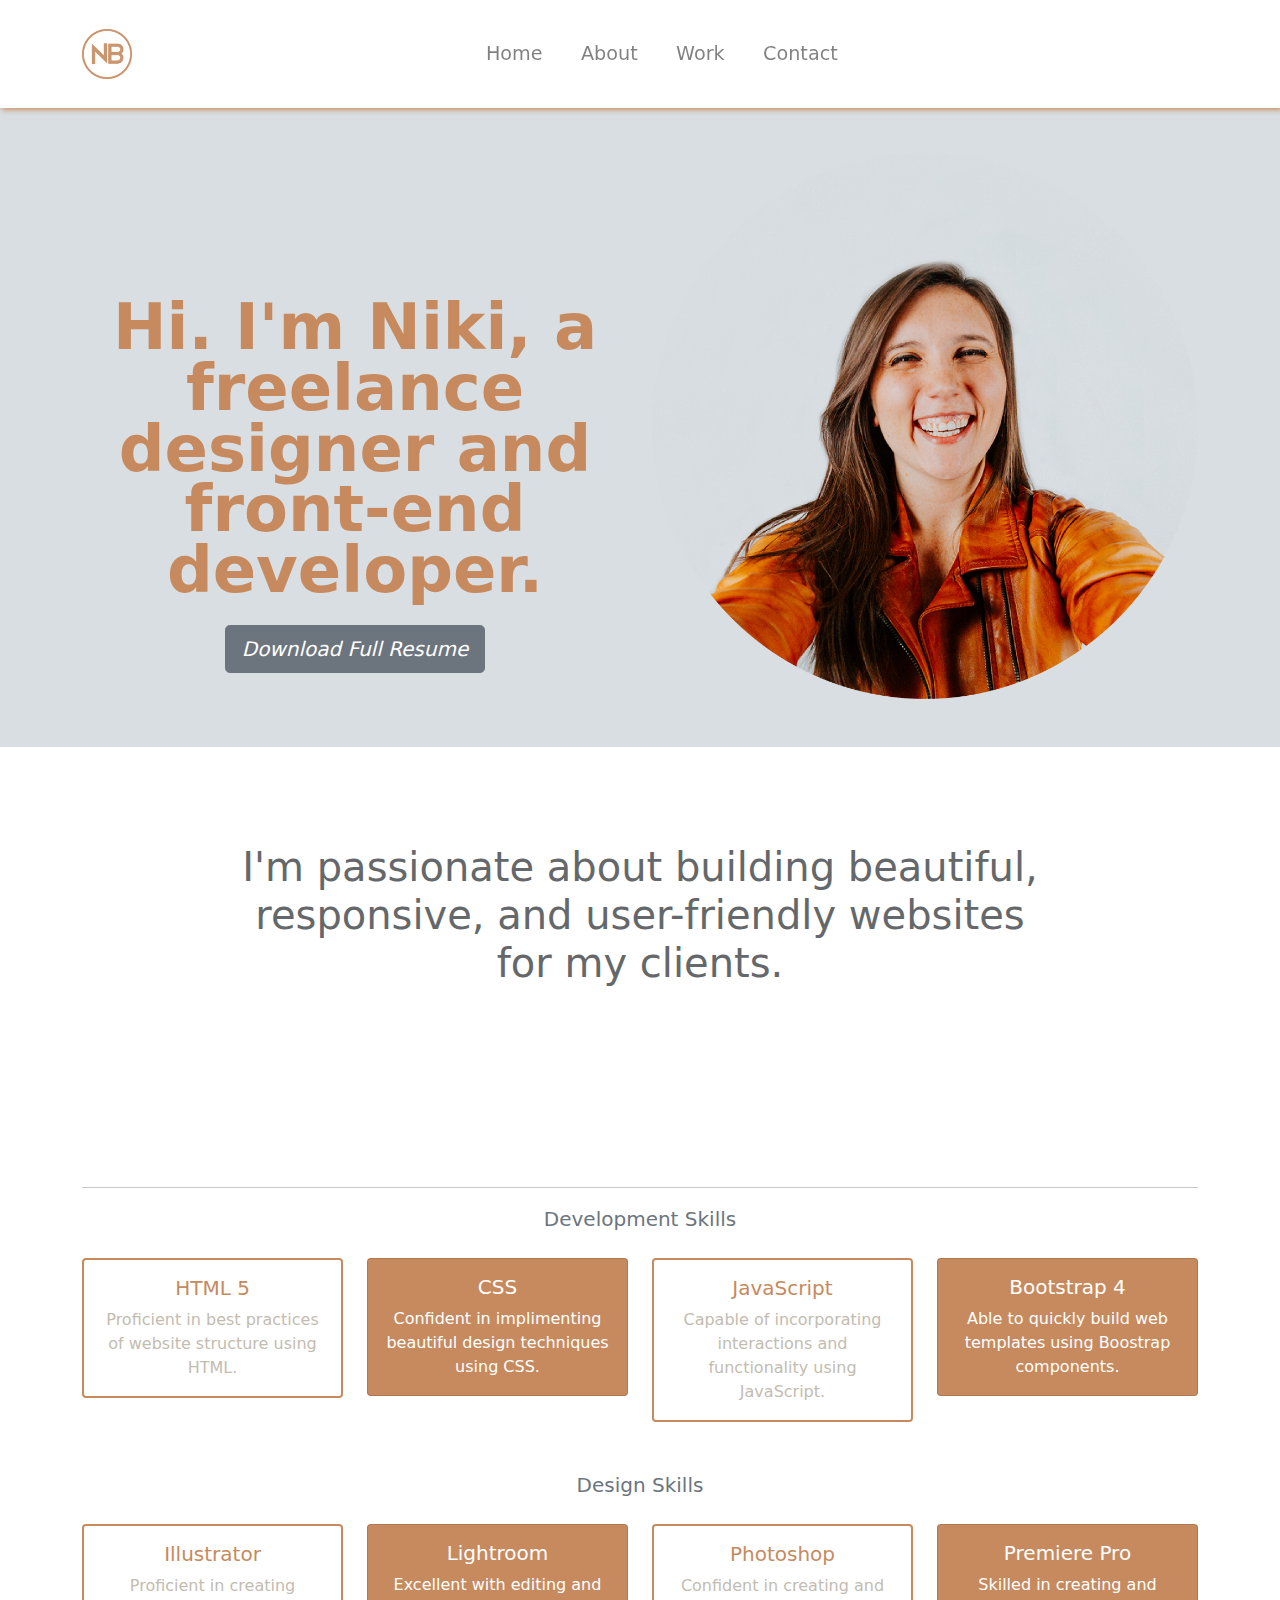
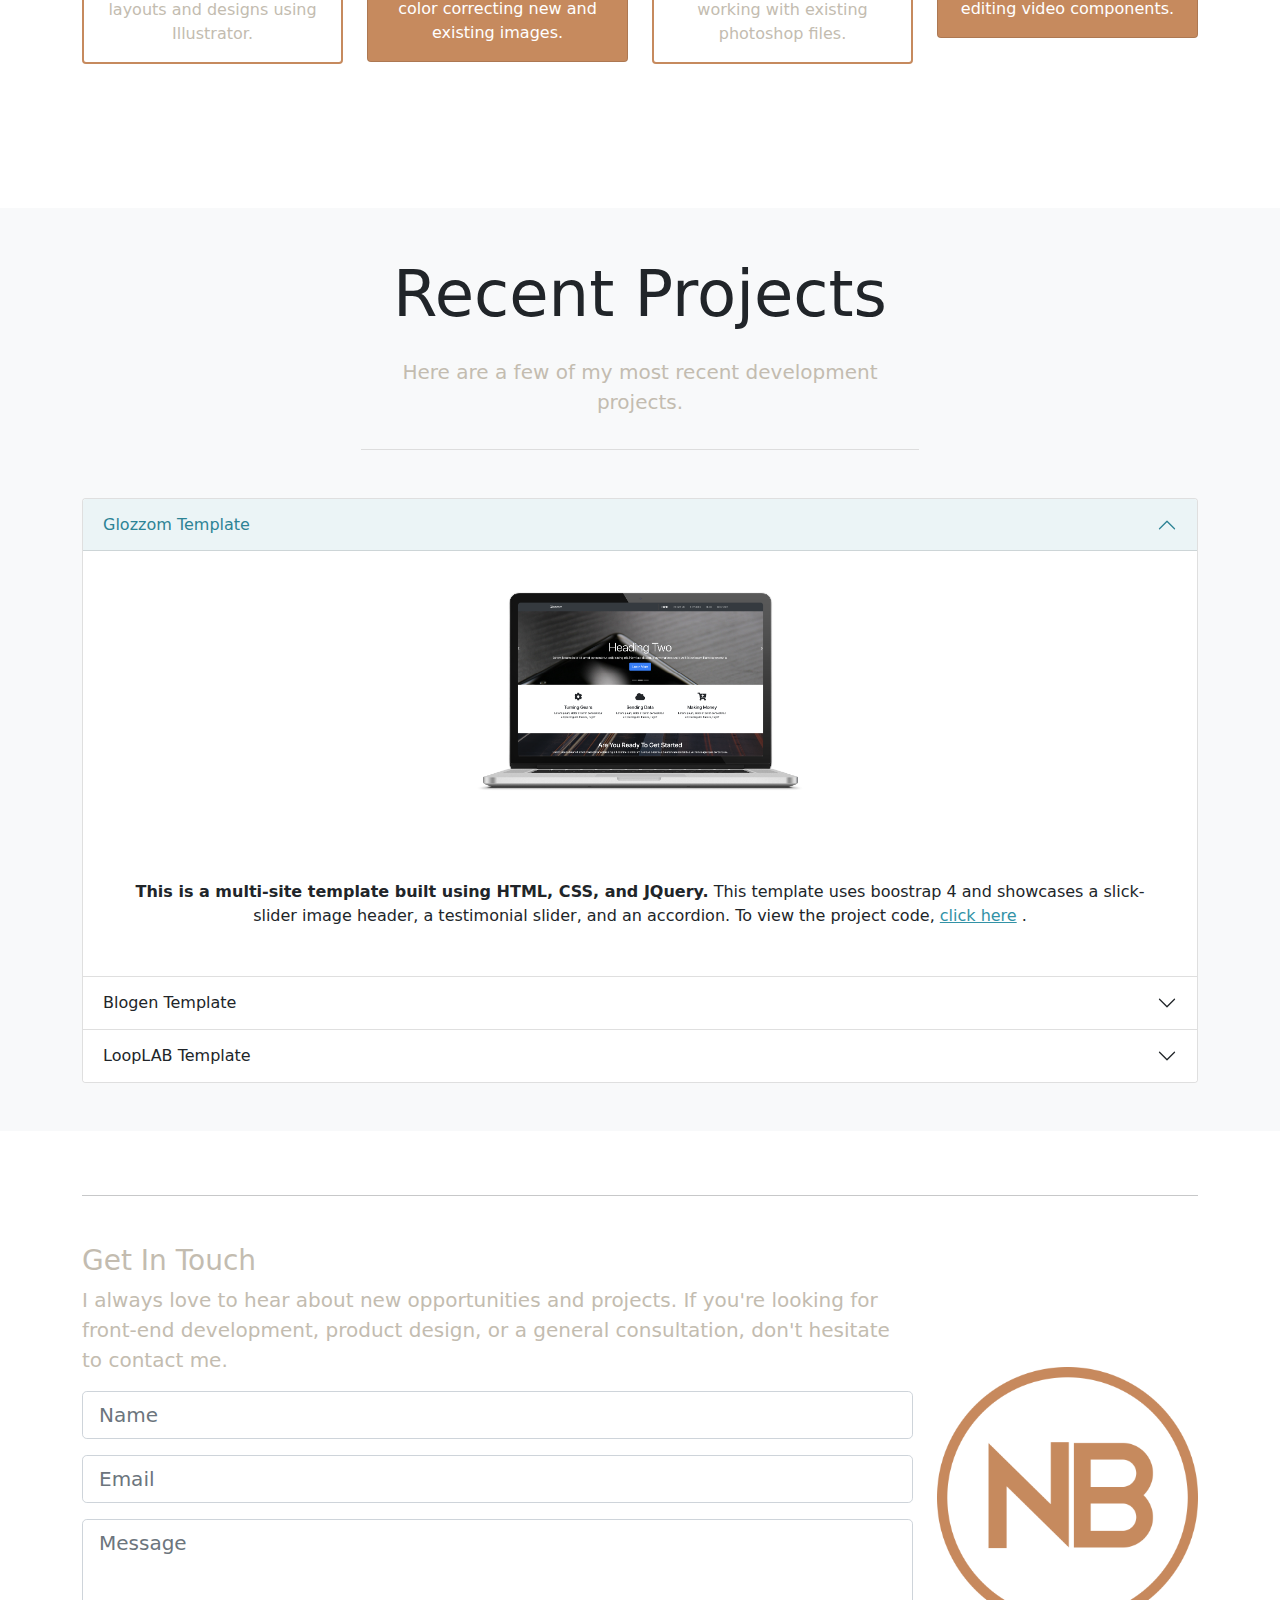
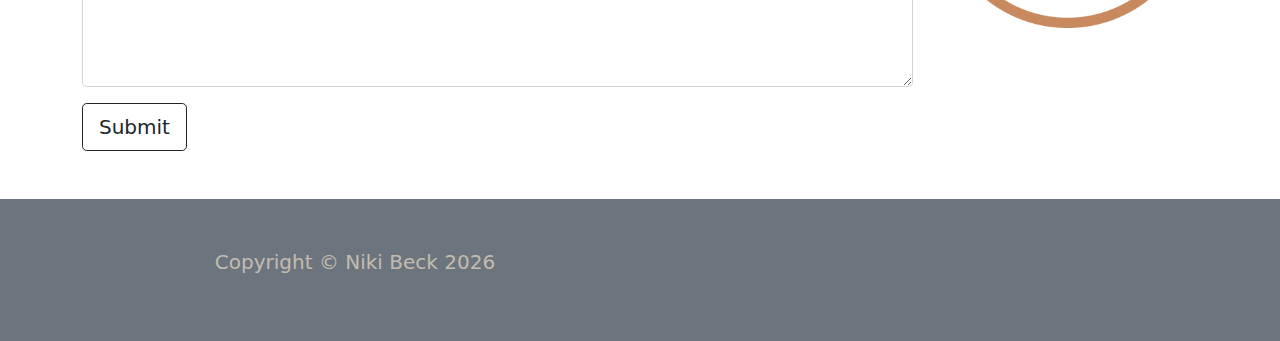
==== index.html @ 22667e75 "Fixed the jQuery link for the accordion." ====
<!DOCTYPE html>
<html lang="en">

<head>
  <meta charset="UTF-8">
  <meta name="viewport" content="width=device-width, initial-scale=1.0">
  <meta http-equiv="X-UA-Compatible" content="ie=edge">
  <link rel="stylesheet" href="https://use.fontawesome.com/releases/v5.0.13/css/all.css" integrity="sha384-DNOHZ68U8hZfKXOrtjWvjxusGo9WQnrNx2sqG0tfsghAvtVlRW3tvkXWZh58N9jp"
    crossorigin="anonymous">
  <link rel="stylesheet" href="css/bootstrap.css">
  <link rel="stylesheet" href="css/style.css">
  <title>Niki Beck</title>
  <link rel="shortcut icon" href="img/nblogo.png" type="image/x-icon">  
</head>

<body id="home" data-spy="scroll" data-target="main-nav" >

<!-- NAVBAR -->
  <nav id="main-nav" class="navbar navbar-expand-md navbar-light fixed-top py-4">
    <div class="container">
      <a href="#home" class="navbar-brand">
        <img src="img/nblogo.png" width="50" height="50" alt="">
      </a>

      <button class="navbar-toggler" data-toggle="collapse" data-target="#navbarCollapse">
        <span class="navbar-toggler-icon"></span>
      </button>
      
      <div class="collapse navbar-collapse" id="navbarCollapse">
        <ul class="navbar-nav m-auto">
          <li class="nav-item">
            <a href="#home" class="nav-link">Home</a>
          </li>
          <li class="nav-item">
            <a href="#home-icons" class="nav-link">About</a>
          </li>
          <li class="nav-item">
            <a href="#about" class="nav-link">Work</a>
          </li>
          <li class="nav-item">
            <a href="#contact" class="nav-link">Contact</a>
          </li>
        </ul>
      </div>
    </div>
  </nav>


<!-- SHOWCASE HEADER -->
  <section id="showcase" class="py-5">
    <div class="primary-overlay text-white">
      <div class="container">
        <div class="row">
          <div class="col-lg-6 text-center mt-5">
            <h1 class="display-3 mt-5 pt-5">
              Hi. I'm Niki, a freelance designer and front-end developer.
            </h1>
            <!-- <p class="display-6 showcase-para">I'm a freelance product designer and front-end developer.</p> -->
            <a href="img/Niki_Beck_Resume.pdf" class="btn btn-secondary text-white btn-lg mt-3"><i class="far fa-arrow-alt-circle-down" target="_blank"> Download Full Resume </i></a>
          </div>
          <div class="col-lg-6">
            <img src="img/headshot-circle.png" alt="" class="img-fluid d-none d-lg-block">
          </div>
        </div>
      </div>
    </div>
  </section>

    <!-- HOME ICON SECTION -->
  <section id="home-icons" class="py-5">
    <div class="container">
      <div class="row py-5 text-center mb-2">
        <h5 class="display-4">I'm passionate about building beautiful, responsive, and user-friendly websites for my clients.</h5>
      </div>
      <div class="d-flex justify-content-center align-items-center">
        <div class="d-none d-md-block">
          <a href="https://www.facebook.com/iamnikibeck/" target="_blank">
            <i class="fab fa-facebook m-2"></i>
          </a>
        </div>
        <div>
          <a href="https://www.linkedin.com/in/niki-beck-49bb80b8/" target="_blank">
            <i class="fab fa-linkedin m-2"></i>
          </a>
        </div>
        <div>
          <a href="https://www.instagram.com/_nikibeck/" target="_blank">
            <i class="fab fa-instagram m-2"></i>
          </a>
        </div>
        <div>
          <a href="https://github.com/NikiBeck1" target="_blank">
            <i class="fab fa-github m-2"></i>
          </a>
        </div>
      </div>
    </div>

      <!-- <div class="row">
        <div class="col-md-4 mb-4 text-center">
          <i class="fab fa-html5 fa-3x mb-4"></i>
          <h3>HTML 5</h3>
          <p>Lorem ipsum, dolor sit amet consectetur adipisicing elit. Facere, fugit?</p>
        </div>
        <div class="col-md-4 mb-4 text-center">
          <i class="fab fa-css3-alt fa-3x mb-4"></i>
          <h3>CSS</h3>
          <p>Lorem ipsum, dolor sit amet consectetur adipisicing elit. Facere, fugit?</p>
        </div>
        <div class="col-md-4 mb-4 text-center">
          <i class="fab fa-js-square fa-3x mb-4"></i>
          <h3>JavaScript</h3>
          <p>Lorem ipsum, dolor sit amet consectetur adipisicing elit. Facere, fugit?</p>
        </div>
      </div> -->
    
    </div>
  </section>

  <!-- NEWSLETTER -->
  <!-- <section id="newsletter" class="bg-dark text-white p-5">
    <div class="container">
      <div class="row">
        <div class="col-md-3 mb-4 py-3 text-center">
          <i class="fab fa-html5 fa-3x mb-4"></i>
          <h3>HTML 5</h3>
          <p>Lorem ipsum, dolor sit amet consectetur adipisicing elit. Facere, fugit?</p>
        </div>
        <div class="col-md-3 mb-4 text-center">
          <i class="fab fa-css3-alt fa-3x mb-4"></i>
          <h3>CSS</h3>
          <p>Lorem ipsum, dolor sit amet consectetur adipisicing elit. Facere, fugit?</p>
        </div>
        <div class="col-md-3 mb-4 text-center">
          <i class="fab fa-js-square fa-3x mb-4"></i>
          <h3>JavaScript</h3>
          <p>Lorem ipsum, dolor sit amet consectetur adipisicing elit. Facere, fugit?</p>
        </div>
        <div class="col-md-3 mb-4 text-center">
          <i class="fab fa-js-square fa-3x mb-4"></i>
          <h3>JavaScript</h3>
          <p>Lorem ipsum, dolor sit amet consectetur adipisicing elit. Facere, fugit?</p>
        </div>
      </div>
      <div class="row">
        <div class="col-md-4">
          <input type="text" class="form-control form-control-lg mb-resp" placeholder="Enter Name">
        </div>

        <div class="col-md-4">
          <input type="email" class="form-control form-control-lg mb-resp" placeholder="Enter Email">
        </div>

        <div class="col-md-4">
          <a class="btn btn-primary btn-lg d-block text-white"><i class="fas fa-envelope-open-o"></i>Subscribe</a>
        </div>
      </div>
    </div>
  </section> -->

  
  
  <!-- BOXES -->
  <section id="boxes" class="py-5 mb-5">
    <div class="container">
      <hr>

      <!-- DEVELOPMENT SKILLS -->
      <div class="row">
        <p class="lead text-muted text-center mb-4">Development Skills</p>
        <div class="col-md-3">
          <div class="card text-center mb-resp box-border">
            <div class="card-body">
              <i class="fab fa-html5 fa-3x mb-4"></i>
              <h5 class="card-title">HTML 5</h5>
              <p class="card-text">Proficient in best practices of website structure using HTML.</p>
            </div>
          </div>
        </div>

        <div class="col-md-3">
          <div class="card text-center box-filled text-white mb-resp">
            <div class="card-body">
              <i class="fab fa-css3-alt fa-3x mb-4"></i>
              <h5 class="card-title">CSS</h5>
              <p class="card-text text-white">Confident in implimenting beautiful design techniques using CSS.</p>
            </div>
          </div>
        </div>

        <div class="col-md-3">
          <div class="card text-center box-border mb-resp">
            <div class="card-body">
              <i class="fab fa-js-square fa-3x mb-4"></i>
              <h5 class="card-title">JavaScript</h5>
              <p class="card-text">Capable of incorporating interactions and functionality using JavaScript.</p>
            </div>
          </div>
        </div>

        <div class="col-md-3">
          <div class="card text-center box-filled text-white mb-resp">
            <div class="card-body">
              <i class="fab fa-blogger fa-3x mb-4"></i>
              <h5 class="card-title">Bootstrap  4</h5>
              <p class="card-text text-white">Able to quickly build web templates using Boostrap components.</p>
            </div>
          </div>
        </div>
      </div>
      

      <!-- DESIGN SKILLS -->

      <div class="row mt-5 mb-5">
        <p class="lead text-muted text-center mb-4">Design Skills</p>
        <div class="col-md-3">
          <div class="card text-center mb-resp box-border">
            <div class="card-body">
              <i class="fas fa-palette fa-3x mb-4"></i>
              <h5 class="card-title">Illustrator</h5>
              <p class="card-text">Proficient in creating layouts and designs using Illustrator.</p>
            </div>
          </div>
        </div>

        <div class="col-md-3">
          <div class="card text-center box-filled text-white mb-resp">
            <div class="card-body">
              <i class="fas fa-camera fa-3x mb-4"></i>
              <h5 class="card-title">Lightroom</h5>
              <p class="card-text text-white">Excellent with editing and color correcting new and existing images.</p>
            </div>
          </div>
        </div>

        <div class="col-md-3">
          <div class="card text-center box-border mb-resp">
            <div class="card-body">
              <i class="fas fa-print fa-3x mb-4"></i>
              <h5 class="card-title">Photoshop</h5>
              <p class="card-text">Confident in creating and working with existing photoshop files.</p>
            </div>
          </div>
        </div>

        <div class="col-md-3">
          <div class="card text-center box-filled text-white mb-resp">
            <div class="card-body">
              <i class="fas fa-video fa-3x mb-4"></i>
              <h5 class="card-title">Premiere Pro</h5>
              <p class="card-text text-white">Skilled in creating and editing video components.</p>
            </div>
          </div>
        </div>
      </div>
    </div>
  </section>

  <!-- ABOUT / FAQ -->

  <section id="about" class="py-5 text-center bg-light">
    <div class="container">
      <div class="row">
        <div class="col">
          <div class="info-header mb-5">
            <h2 class="display-3 text-dark pb-3">Recent Projects</h2>
            <p class="lead pb-3">Here are a few of my most recent development projects.</p>
          </div>
        </div>
        
        <!-- ACCORDION -->
        <div class="accordion" id="accordion">
          <div class="accordion-item">
            <h2 class="accordion-header" id="headingOne">
              <button class="accordion-button" type="button" data-toggle="collapse" data-target="#collapseOne" aria-expanded="true" aria-controls="collapseOne">
                Glozzom Template
              </button>
            </h2>
            <div id="collapseOne" class="accordion-collapse collapse show" aria-labelledby="headingOne" data-bs-parent="#accordionExample">
              <img src="img/glozzom.png" alt="" class="img-fluid" width="500" height="auto">
              <div class="accordion-body p-5">
                <strong>This is a multi-site template built using HTML, CSS, and JQuery.</strong> This template uses boostrap 4 and showcases a slick-slider image header, a testimonial slider, and an accordion. To view the project code, <a href="https://github.com/NikiBeck1/Glozom_Template" target="_blank">click here</a> .
              </div>
            </div>
          </div>
          <div class="accordion-item">
            <h2 class="accordion-header" id="headingTwo">
              <button class="accordion-button collapsed" type="button" data-toggle="collapse" data-target="#collapseTwo" aria-expanded="false" aria-controls="collapseTwo">
                Blogen Template
              </button>
            </h2>
            <div id="collapseTwo" class="accordion-collapse collapse" aria-labelledby="headingTwo" data-bs-parent="#accordionExample">
              <img src="img/blogen.png" alt="" class="img-fluid" width="500" height="auto">
              <div class="accordion-body">
                <strong>This is a multi-page user interface built using HTML, CSS, and JQuery.</strong> This interface uses boostrap 4 and showcases tables and various components. To view the project code, <a href="https://github.com/NikiBeck1/Blogen_Template" target="_blank">click here</a> .
              </div>
            </div>
          </div>
          <div class="accordion-item">
            <h2 class="accordion-header" id="headingThree">
              <button class="accordion-button collapsed" type="button" data-toggle="collapse" data-target="#collapseThree" aria-expanded="false" aria-controls="collapseThree">
                LoopLAB Template
              </button>
            </h2>
            <div id="collapseThree" class="accordion-collapse collapse" aria-labelledby="headingThree" data-bs-parent="#accordionExample">
              <img src="img/looplab.png" alt="" class="img-fluid" width="500" height="auto">
              <div class="accordion-body">
                <strong>This is a single page template built using HTML, CSS, and bootstrap 4.</strong> This interface is great for simple layout projects. To view the project code, <a href="https://github.com/NikiBeck1/LoopLAB_Bootstrap4" target="_blank">click here</a> .
              </div>
            </div>
          </div>
        </div>

        <!-- COMPANY LOGOS -->
      </div>
    </div>
  </section>

  <!-- Work

  <section id="work" class="my-5 text-center">
    <div class="container">
      <div class="row">
        <div class="col">
          <div class="info-header mb-5">
            <h1 class="text-primary pb-3">Meet The Authors</h1>
            <p class="lead">Lorem ipsum dolor sit amet consectetur adipisicing elit. Reprehenderit quas ipsum sequi fugit facere obcaecati?</p>
          </div>
        </div>
      </div>

      <div class="row">
        <div class="col-lg-3 col-md-6">
          <div class="card mb-3">
            <div class="card-body">
              <img src="img/person1.jpg" alt="" class="img-fluid rounded-circle w-50 mb-3">
              <h3>Susan Williams</h3>
              <h5 class="text-muted">Lead Writer</h5>
              <p>Lorem ipsum, dolor sit amet consectetur adipisicing elit. Quia molestiae omnis ab at illo repellat!</p>
              <div class="d-flex justify-content-center">
                <div class="p-4">
                  <a href="http://facebook.com">
                  <i class="fab fa-facebook"></i>
                  </a>
                </div>
                <div class="p-4">
                  <a href="http://instagram.com">
                  <i class="fab fa-instagram"></i>
                </a>
                </div>
                <div class="p-4">
                  <a href="http://twitter.com">
                    <i class="fab fa-twitter"></i>
                  </a>
                </div>
              </div>
            </div>
          </div>
        </div>

        <div class="col-lg-3 col-md-6">
          <div class="card mb-3">
            <div class="card-body">
              <img src="img/person2.jpg" alt="" class="img-fluid rounded-circle w-50 mb-3">
              <h3>Grace Sullivan</h3>
              <h5 class="text-muted">Assistant Writer</h5>
              <p>Lorem ipsum, dolor sit amet consectetur adipisicing elit. Quia molestiae omnis ab at illo repellat!</p>
              <div class="d-flex justify-content-center">
                <div class="p-4">
                  <a href="http://facebook.com">
                  <i class="fab fa-facebook"></i>
                  </a>
                </div>
                <div class="p-4">
                  <a href="http://instagram.com">
                  <i class="fab fa-instagram"></i>
                </a>
                </div>
                <div class="p-4">
                  <a href="http://twitter.com">
                    <i class="fab fa-twitter"></i>
                  </a>
                </div>
              </div>
            </div>
          </div>
        </div>

        <div class="col-lg-3 col-md-6">
          <div class="card mb-3">
            <div class="card-body">
              <img src="img/person3.jpg" alt="" class="img-fluid rounded-circle w-50 mb-3">
              <h3>Ben Jones</h3>
              <h5 class="text-muted">Publisher</h5>
              <p>Lorem ipsum, dolor sit amet consectetur adipisicing elit. Quia molestiae omnis ab at illo repellat!</p>
              <div class="d-flex justify-content-center">
                <div class="p-4">
                  <a href="http://facebook.com">
                  <i class="fab fa-facebook"></i>
                  </a>
                </div>
                <div class="p-4">
                  <a href="http://instagram.com">
                  <i class="fab fa-instagram"></i>
                </a>
                </div>
                <div class="p-4">
                  <a href="http://twitter.com">
                    <i class="fab fa-twitter"></i>
                  </a>
                </div>
              </div>
            </div>
          </div>
        </div>

        <div class="col-lg-3 col-md-6">
          <div class="card mb">
            <div class="card-body">
              <img src="img/person4.jpg" alt="" class="img-fluid rounded-circle w-50 mb-3">
              <h3>Keegan Adams</h3>
              <h5 class="text-muted">Graphic Designer</h5>
              <p>Lorem ipsum, dolor sit amet consectetur adipisicing elit. Quia molestiae omnis ab at illo repellat!</p>
              <div class="d-flex justify-content-center">
                <div class="p-4">
                  <a href="http://facebook.com">
                  <i class="fab fa-facebook"></i>
                  </a>
                </div>
                <div class="p-4">
                  <a href="http://instagram.com">
                  <i class="fab fa-instagram"></i>
                </a>
                </div>
                <div class="p-4">
                  <a href="http://twitter.com">
                    <i class="fab fa-twitter"></i>
                  </a>
                </div>
              </div>
            </div>
          </div>
        </div>

      </div>
    </div>
  </section> -->

  <!-- CONTACT / FOOTER -->

  <section id="contact" class="py-5">
    <div class="container">
      <hr>
      <div class="row mt-5">
        <div class="col-lg-9">
          <h3>Get In Touch</h3>
          <p class="lead">I always love to hear about new opportunities and projects. If you're looking for <strong> front-end development, product design, or a general consultation, </strong> don't hesitate to contact me.</p>

          <form action="mailto:niki@wearehamburger.com" method="POST" enctype="multipart/form-data" name="EmailForm">
            <div class="input-group input-group-lg mb-3">
              <input type="text" class="form-control" placeholder="Name">
            </div>
            <div class="input-group input-group-lg mb-3">
              <input type="text" class="form-control" placeholder="Email">
            </div>
            <div class="input-group input-group-lg mb-3">
              <textarea type="text" class="form-control" placeholder="Message" rows="5"></textarea>
            </div>
            <input type="submit" value="Submit" class="btn btn-outline-dark btn-lg d-block">
          </form>
        </div>

        <div class="col-lg-3 align-self-center">
          <img src="img/nblogo.png" alt="" class="img-fluid d-none d-lg-block">
        </div>

      </div>
    </div>

  </section>


  <!-- FOOTER -->

  <footer id="main-footer" class="bg-secondary text-center text-white py-5">
    <div class="container">
      <div class="row text-center">
        <div class="col-md-6 ml-auto">
          <p class="lead">Copyright &copy; Niki Beck  <span id="year"></span></p>
        </div>
      </div>
    </div>
  </footer>


  <script src="https://code.jquery.com/jquery-3.3.1.min.js" integrity="sha256-FgpCb/KJQlLNfOu91ta32o/NMZxltwRo8QtmkMRdAu8="
    crossorigin="anonymous"></script>
  <script src="https://cdnjs.cloudflare.com/ajax/libs/popper.js/1.14.3/umd/popper.min.js" integrity="sha384-ZMP7rVo3mIykV+2+9J3UJ46jBk0WLaUAdn689aCwoqbBJiSnjAK/l8WvCWPIPm49"
    crossorigin="anonymous"></script>
  <script src="https://stackpath.bootstrapcdn.com/bootstrap/4.1.1/js/bootstrap.min.js" integrity="sha384-smHYKdLADwkXOn1EmN1qk/HfnUcbVRZyYmZ4qpPea6sjB/pTJ0euyQp0Mk8ck+5T"
    crossorigin="anonymous"></script>

  <script>
    // Get the current year for the copyright
    $('#year').text(new Date().getFullYear());

    // Init Scrollspy
    $('body').scrollspy({target: '#main-nav'});

    // Smooth Scrolling
    $('#main-nav a').on('click', function(event) {
      if (this.hash !== "") {
        event.preventDetault();

        const hash = this.hash;

        $('html, body').animate({
          scrollTop: $(hash).offset().top
        }, 800, function () {
          
          window.location.hash = hash;
        })
      }
    });


  </script>
</body>

</html>
---- css/style.css ----
body {
  margin-top: 105px; }

.navbar {
  box-shadow: 2px 2px 5px #C68A5E;
  opacity: 0.9;
  background: white; }
  .navbar .nav-item {
    font-size: 1.2rem;
    padding-right: 1.4rem; }


/* Showcase */
#showcase {
  position: relative;
  background-color: #D8DEE1;
  top: 0;
  left: 0;
  background-size: cover;
  min-height: 500px; }

  #showcase h1 {
    color: #C68A5E;
    font-weight: 700;
    line-height: 3.8rem;
  }

  .showcase-para {
    color: #C68A5E;
  }


/* HOME ICONS / STATEMENT */
#home-icons h5 {
  font-size: 40px;
  font-weight: 400;
  padding-left: 10rem;
  padding-right: 10rem;
  color: #65686a;
}

#home-icons i {
  color: #C68A5E;
}

/* NEWSLETTER */
#newsletter {
  background-color: #E7E7E7 !important;
}

#newsletter i, h3, p {
  color: #C3BCB0;
}

/* BOXES */
#boxes .box-border {
  border: #C68A5E 2px solid;
  color: #C68A5E;
}

#boxes .box-filled {
  background-color: #C68A5E;
  color: #E7E7E7;
}




.info-header {
  width: 50%;
  margin: auto;
  border-bottom: 1px #ddd solid; }

#work img {
  margin-top: -50px; }
#work .card:hover {
  background: #C68A5E ;
  color: white !important; }
  #work .card:hover .fab {
    color: white !important; }











@media (max-width: 768px) {
  #showcase {
    min-height: 500px; }
    #showcase h1 {
      margin-top: 0 !important;
      padding-top: 0 !important;
      font-size: 4rem; }
    
   #home-icons h5 {
     padding-left: 1rem !important;
     padding-right: 1rem !important;
   }
  

  .mb-resp {
    margin-bottom: 1rem; } }
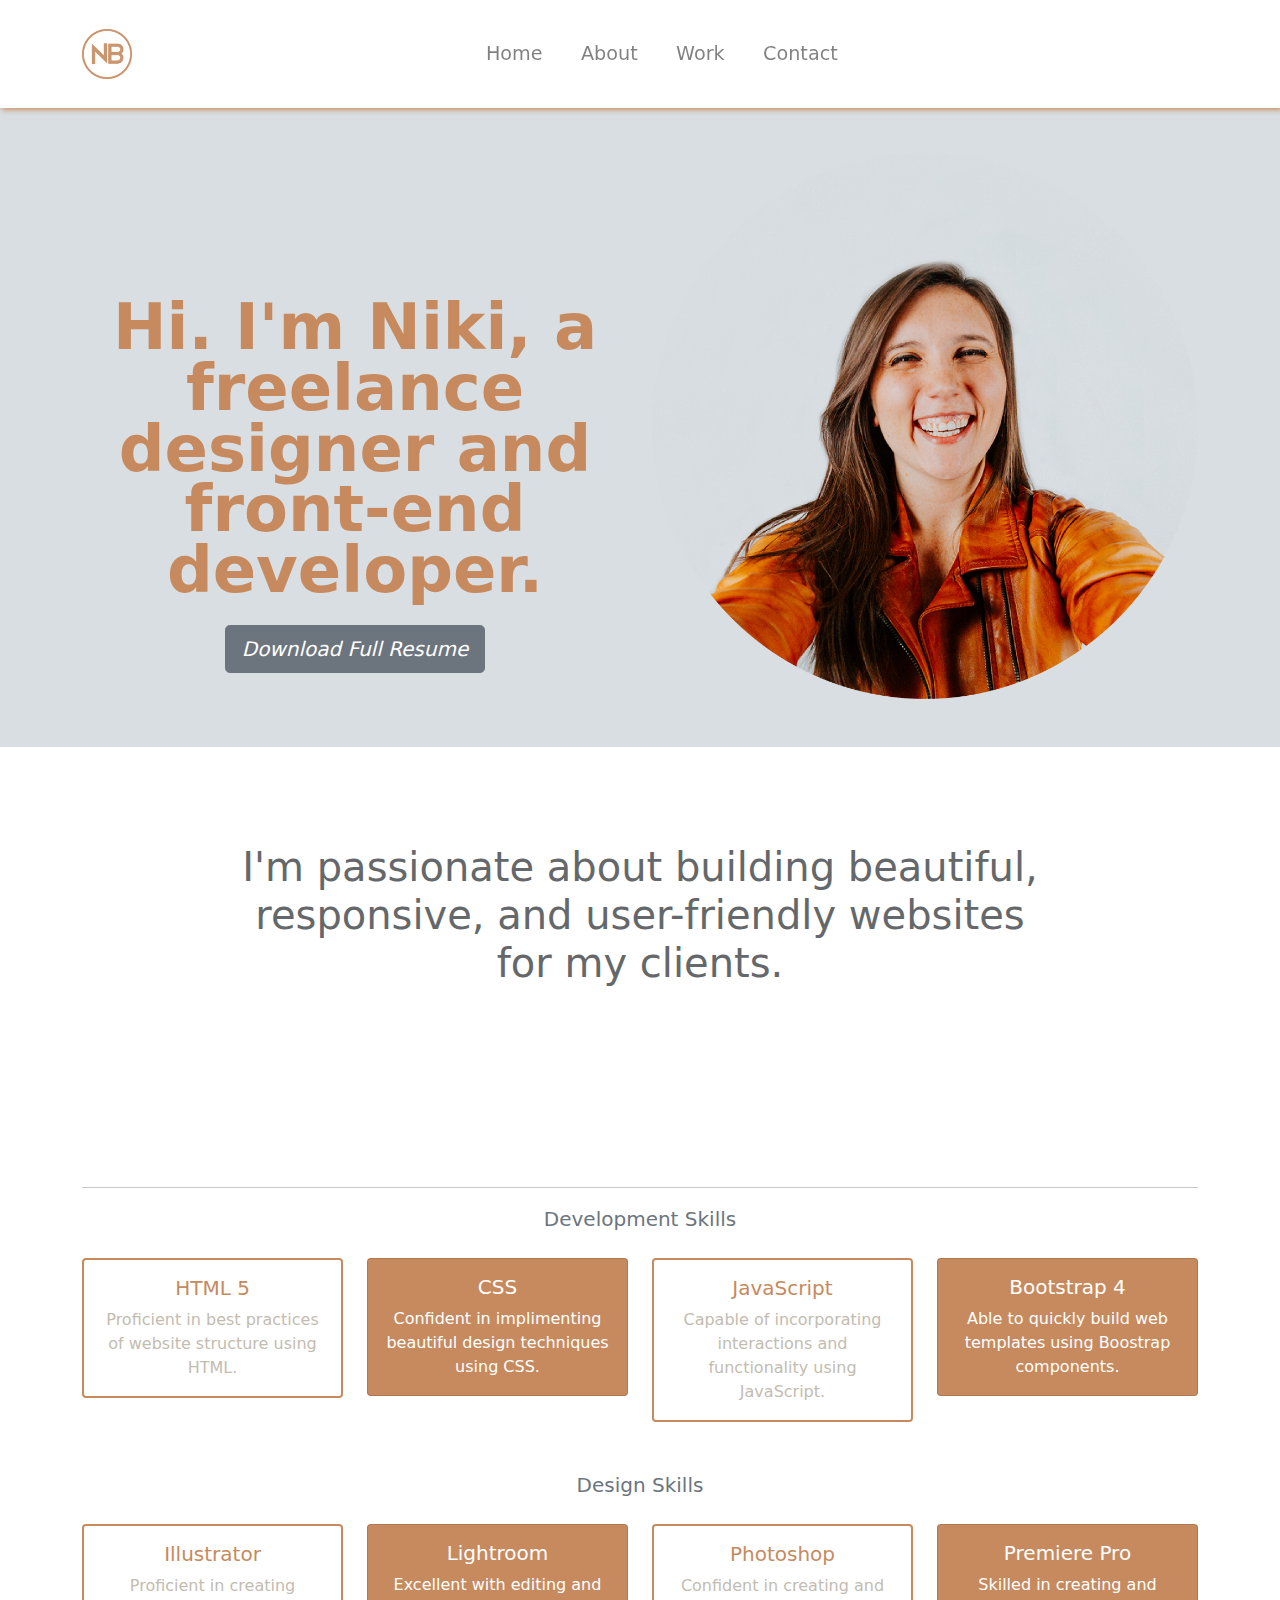
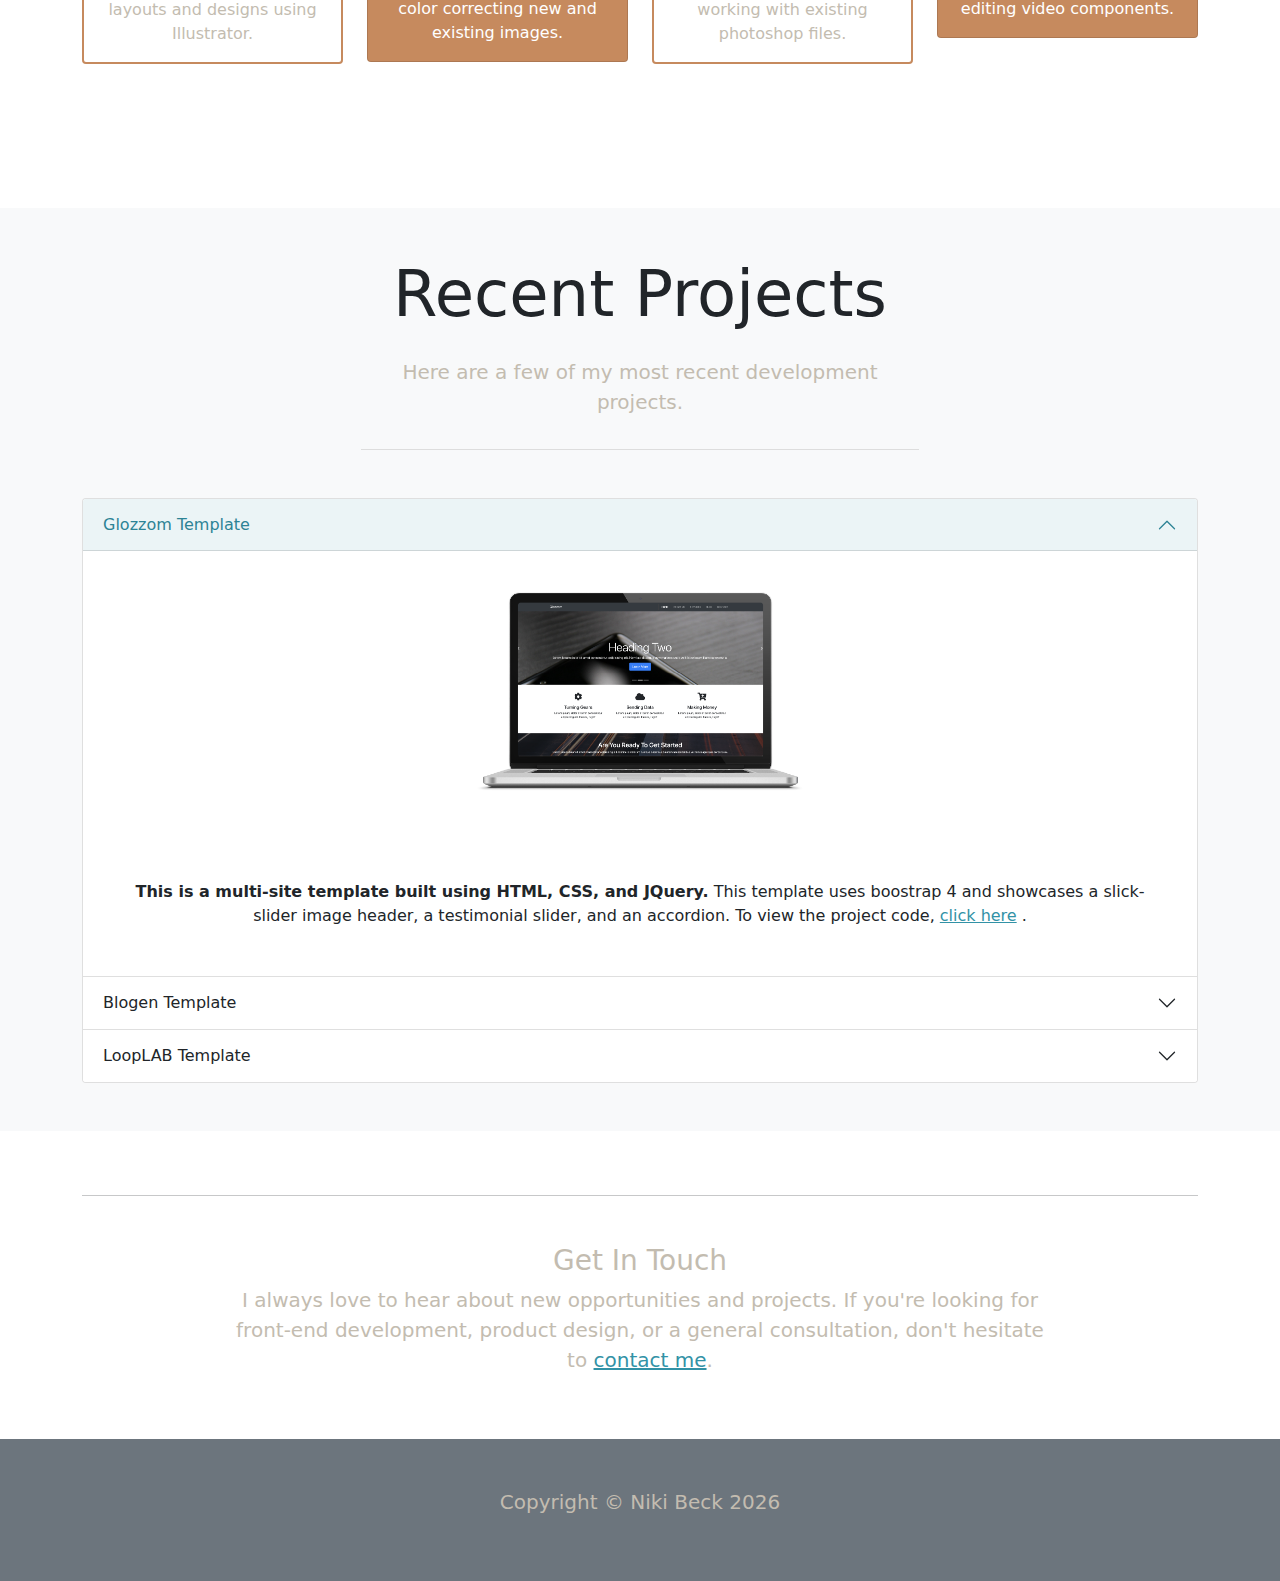
==== commit b3b306b2: "Adjusted the contact section." ====
--- a/index.html
+++ b/index.html
@@ -452,12 +452,11 @@
   <section id="contact" class="py-5">
     <div class="container">
       <hr>
-      <div class="row mt-5">
-        <div class="col-lg-9">
+      <div class="row mt-5 justify-content-center">
+        <div class="col-lg-9 text-center">
           <h3>Get In Touch</h3>
-          <p class="lead">I always love to hear about new opportunities and projects. If you're looking for <strong> front-end development, product design, or a general consultation, </strong> don't hesitate to contact me.</p>
-
-          <form action="mailto:niki@wearehamburger.com" method="POST" enctype="multipart/form-data" name="EmailForm">
+          <p class="lead">I always love to hear about new opportunities and projects. If you're looking for <strong> front-end development, product design, or a general consultation, </strong> don't hesitate to <a href="mailto:niki@wearehamburger.com">contact me</a>.</p>
+          <!-- <form action="mailto:niki@wearehamburger.com" method="POST" enctype="multipart/form-data" name="EmailForm">
             <div class="input-group input-group-lg mb-3">
               <input type="text" class="form-control" placeholder="Name">
             </div>
@@ -469,12 +468,7 @@
             </div>
             <input type="submit" value="Submit" class="btn btn-outline-dark btn-lg d-block">
           </form>
-        </div>
-
-        <div class="col-lg-3 align-self-center">
-          <img src="img/nblogo.png" alt="" class="img-fluid d-none d-lg-block">
-        </div>
-
+        </div> -->
       </div>
     </div>
 
@@ -485,7 +479,7 @@
 
   <footer id="main-footer" class="bg-secondary text-center text-white py-5">
     <div class="container">
-      <div class="row text-center">
+      <div class="row justify-content-center">
         <div class="col-md-6 ml-auto">
           <p class="lead">Copyright &copy; Niki Beck  <span id="year"></span></p>
         </div>
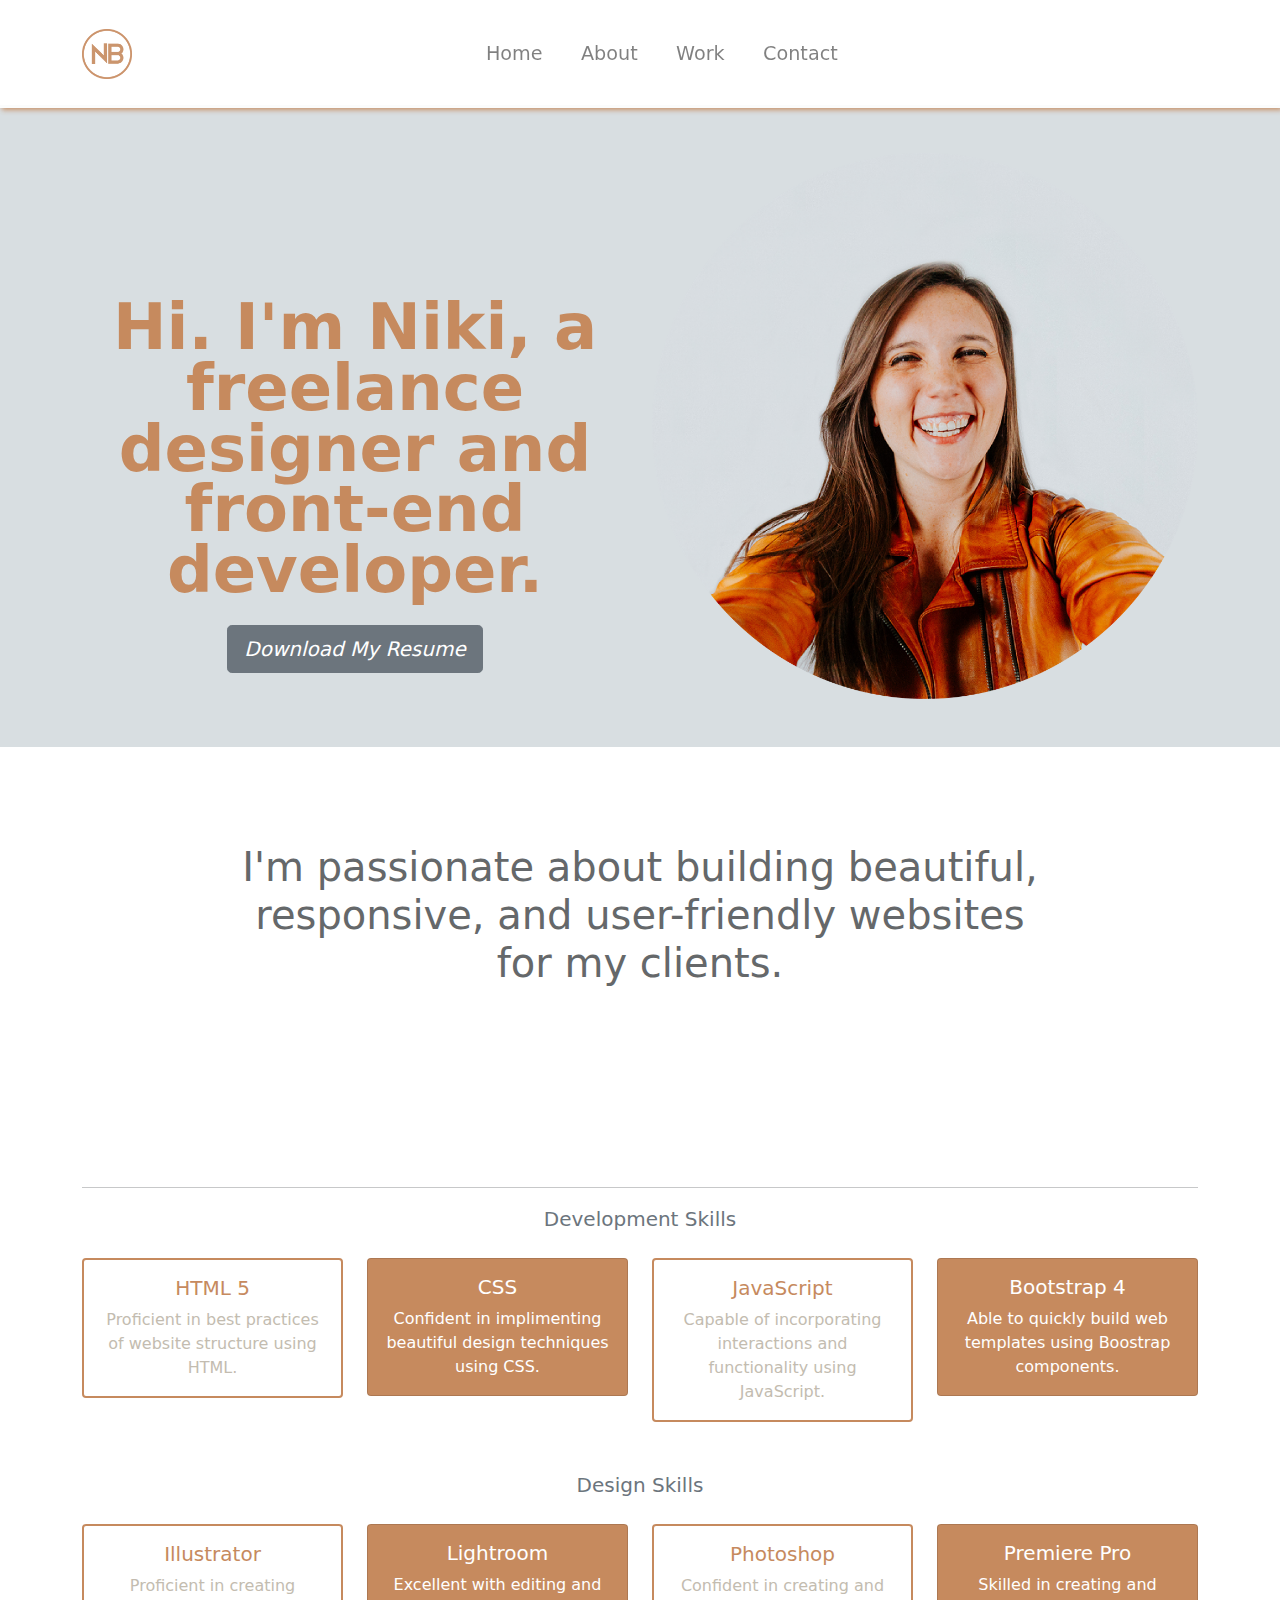
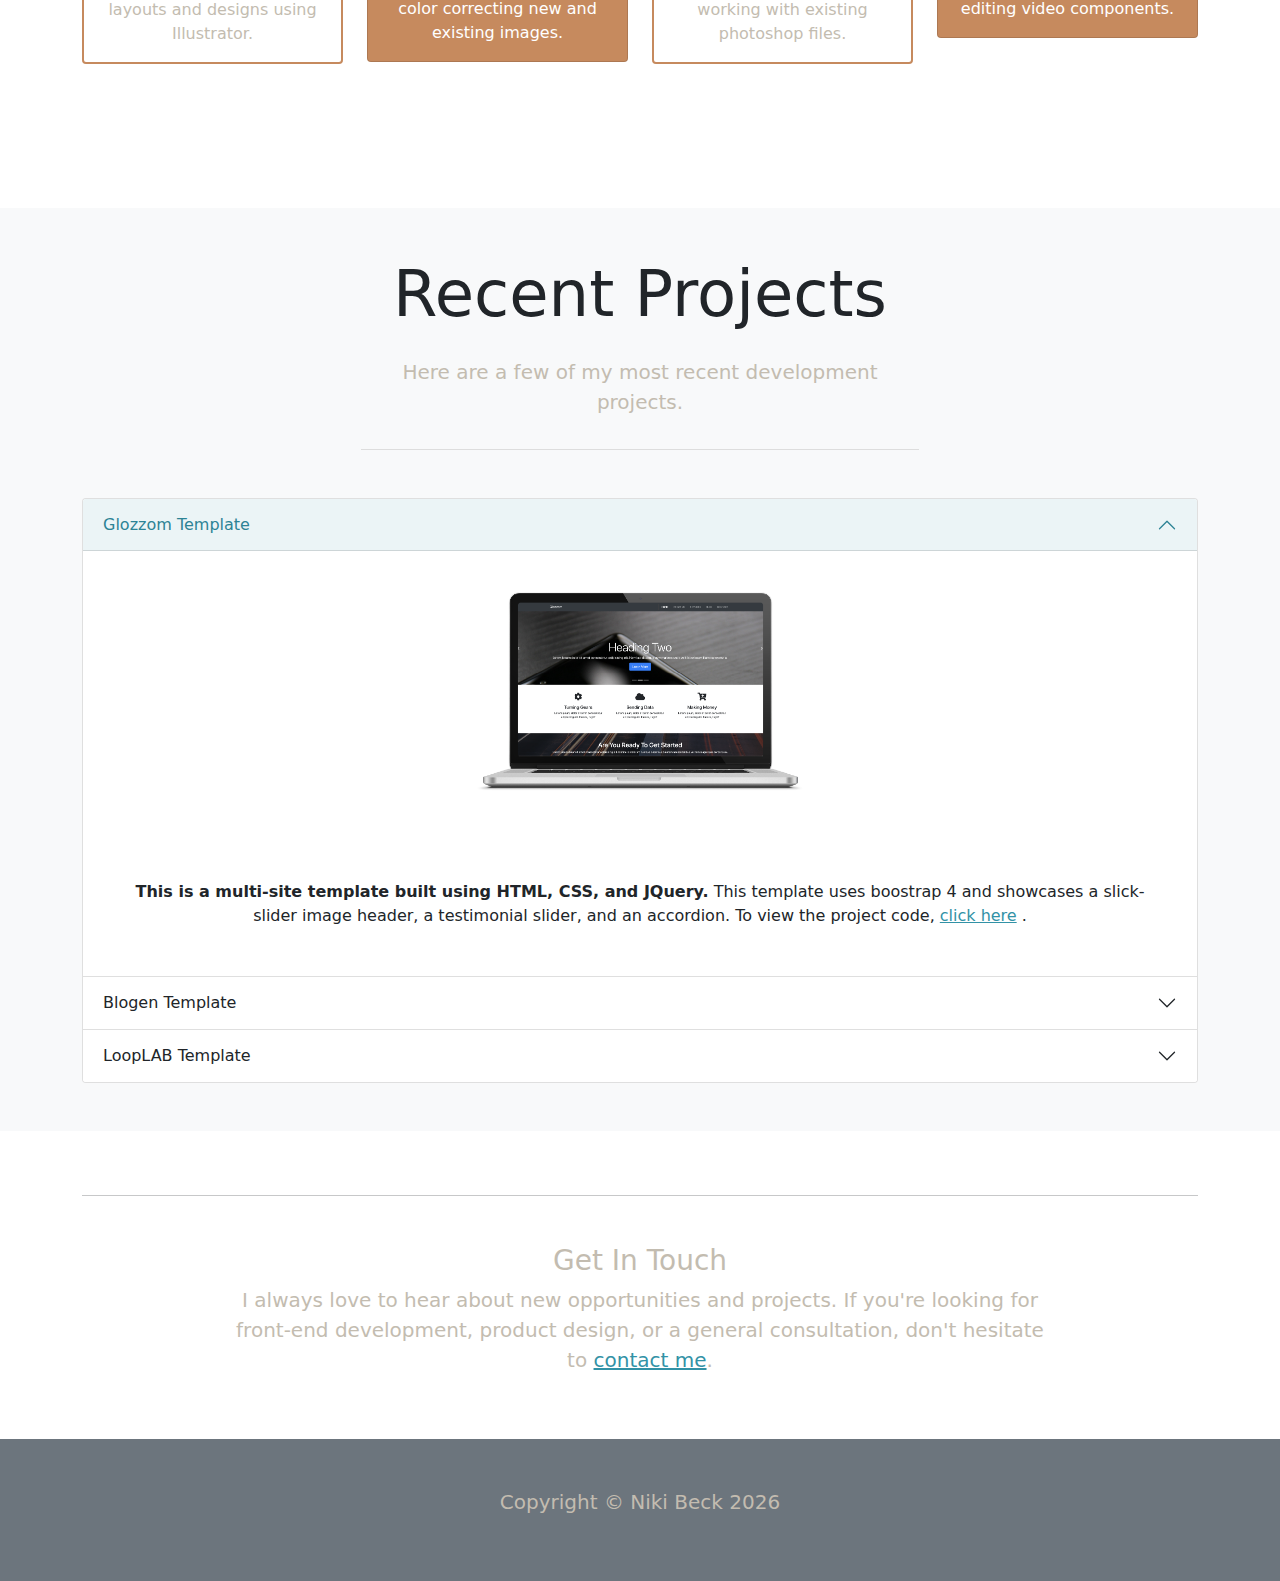
==== commit f5adf2a5: "Adjusted the header and vision text for mobile view." ====
--- a/index.html
+++ b/index.html
@@ -56,7 +56,7 @@
               Hi. I'm Niki, a freelance designer and front-end developer.
             </h1>
             <!-- <p class="display-6 showcase-para">I'm a freelance product designer and front-end developer.</p> -->
-            <a href="img/Niki_Beck_Resume.pdf" class="btn btn-secondary text-white btn-lg mt-3"><i class="far fa-arrow-alt-circle-down" target="_blank"> Download Full Resume </i></a>
+            <a href="img/Niki_Beck_Resume.pdf" class="btn btn-secondary text-white btn-lg mt-3"><i class="far fa-arrow-alt-circle-down" target="_blank"> Download My Resume </i></a>
           </div>
           <div class="col-lg-6">
             <img src="img/headshot-circle.png" alt="" class="img-fluid d-none d-lg-block">
--- a/css/style.css
+++ b/css/style.css
@@ -93,13 +93,20 @@
   #showcase {
     min-height: 500px; }
     #showcase h1 {
-      margin-top: 0 !important;
+      margin-top: 20px !important;
       padding-top: 0 !important;
-      font-size: 4rem; }
+      font-size: 3rem;
+      letter-spacing: 1px;
+      line-height: 3rem;
+     }
+
     
    #home-icons h5 {
      padding-left: 1rem !important;
      padding-right: 1rem !important;
+     font-size: 2.4rem;
+     letter-spacing: 1px;
+     line-height: 2.6rem;
    }
   
 
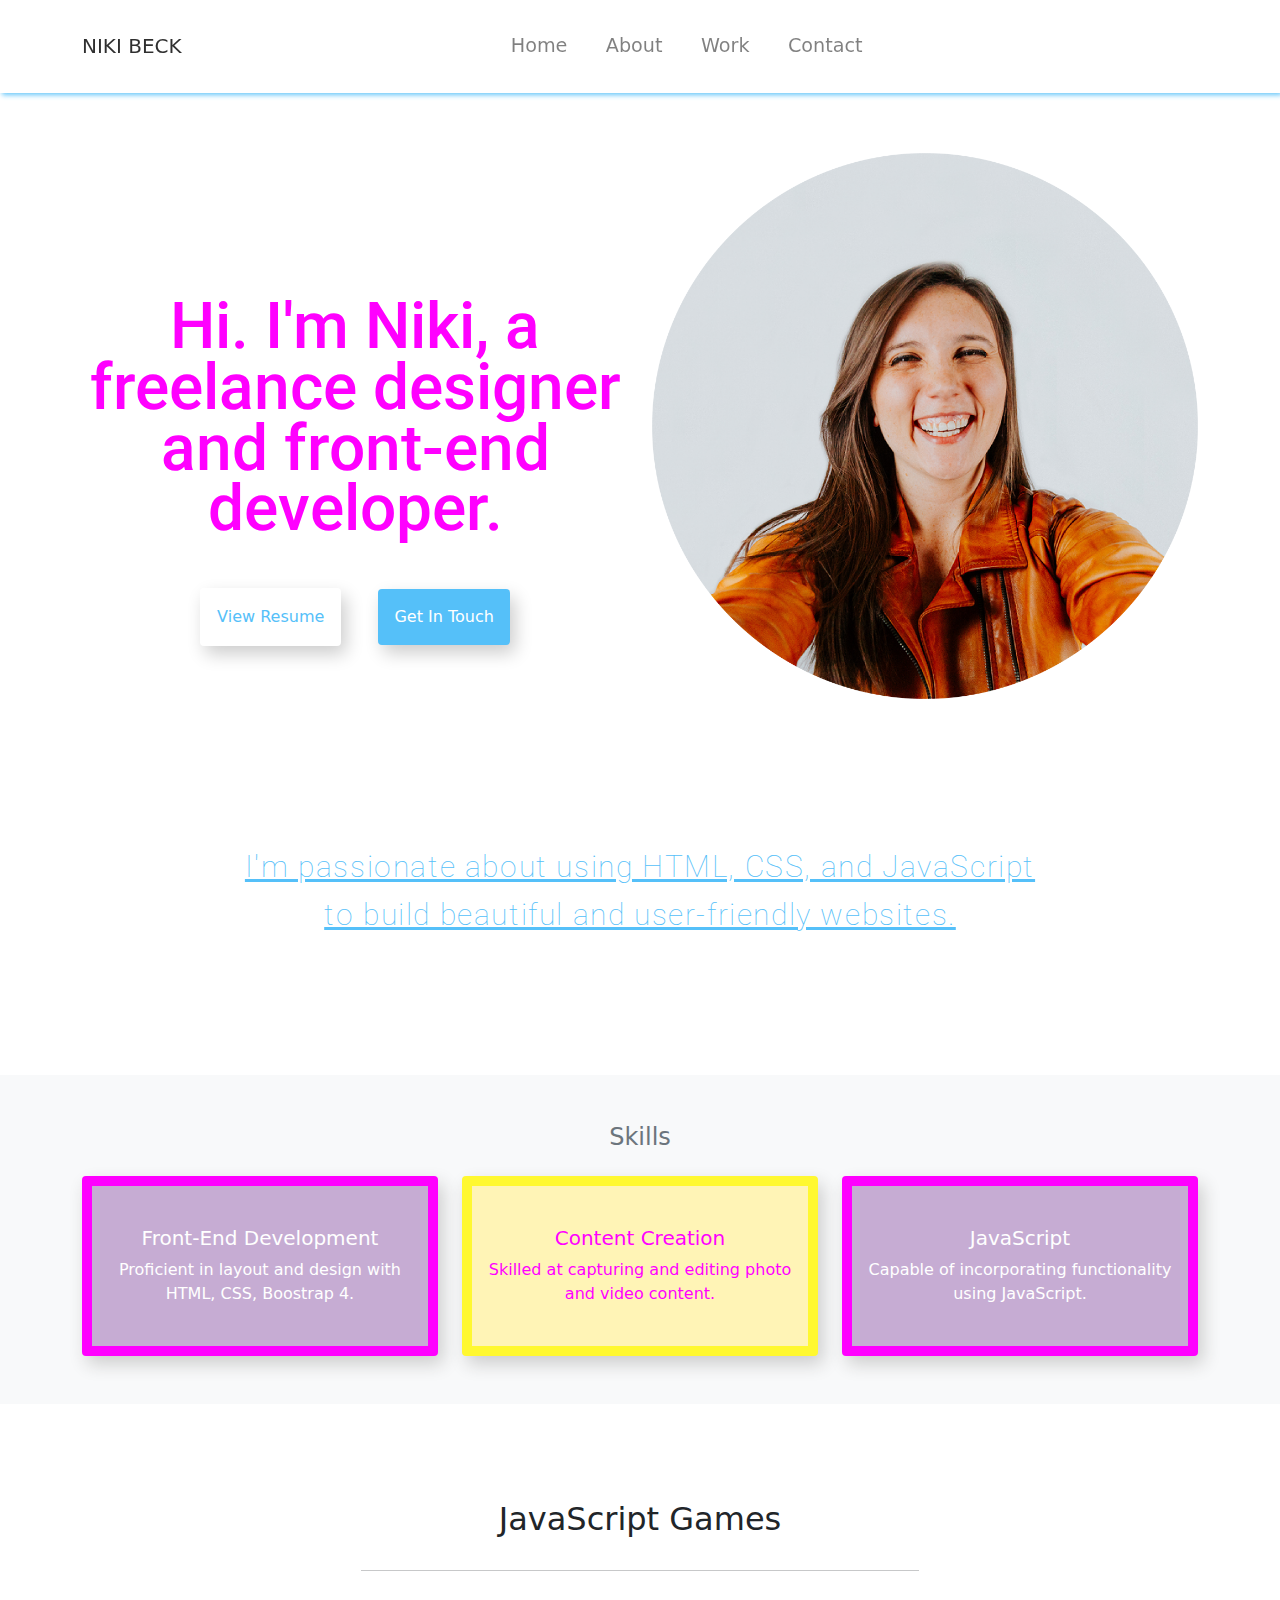
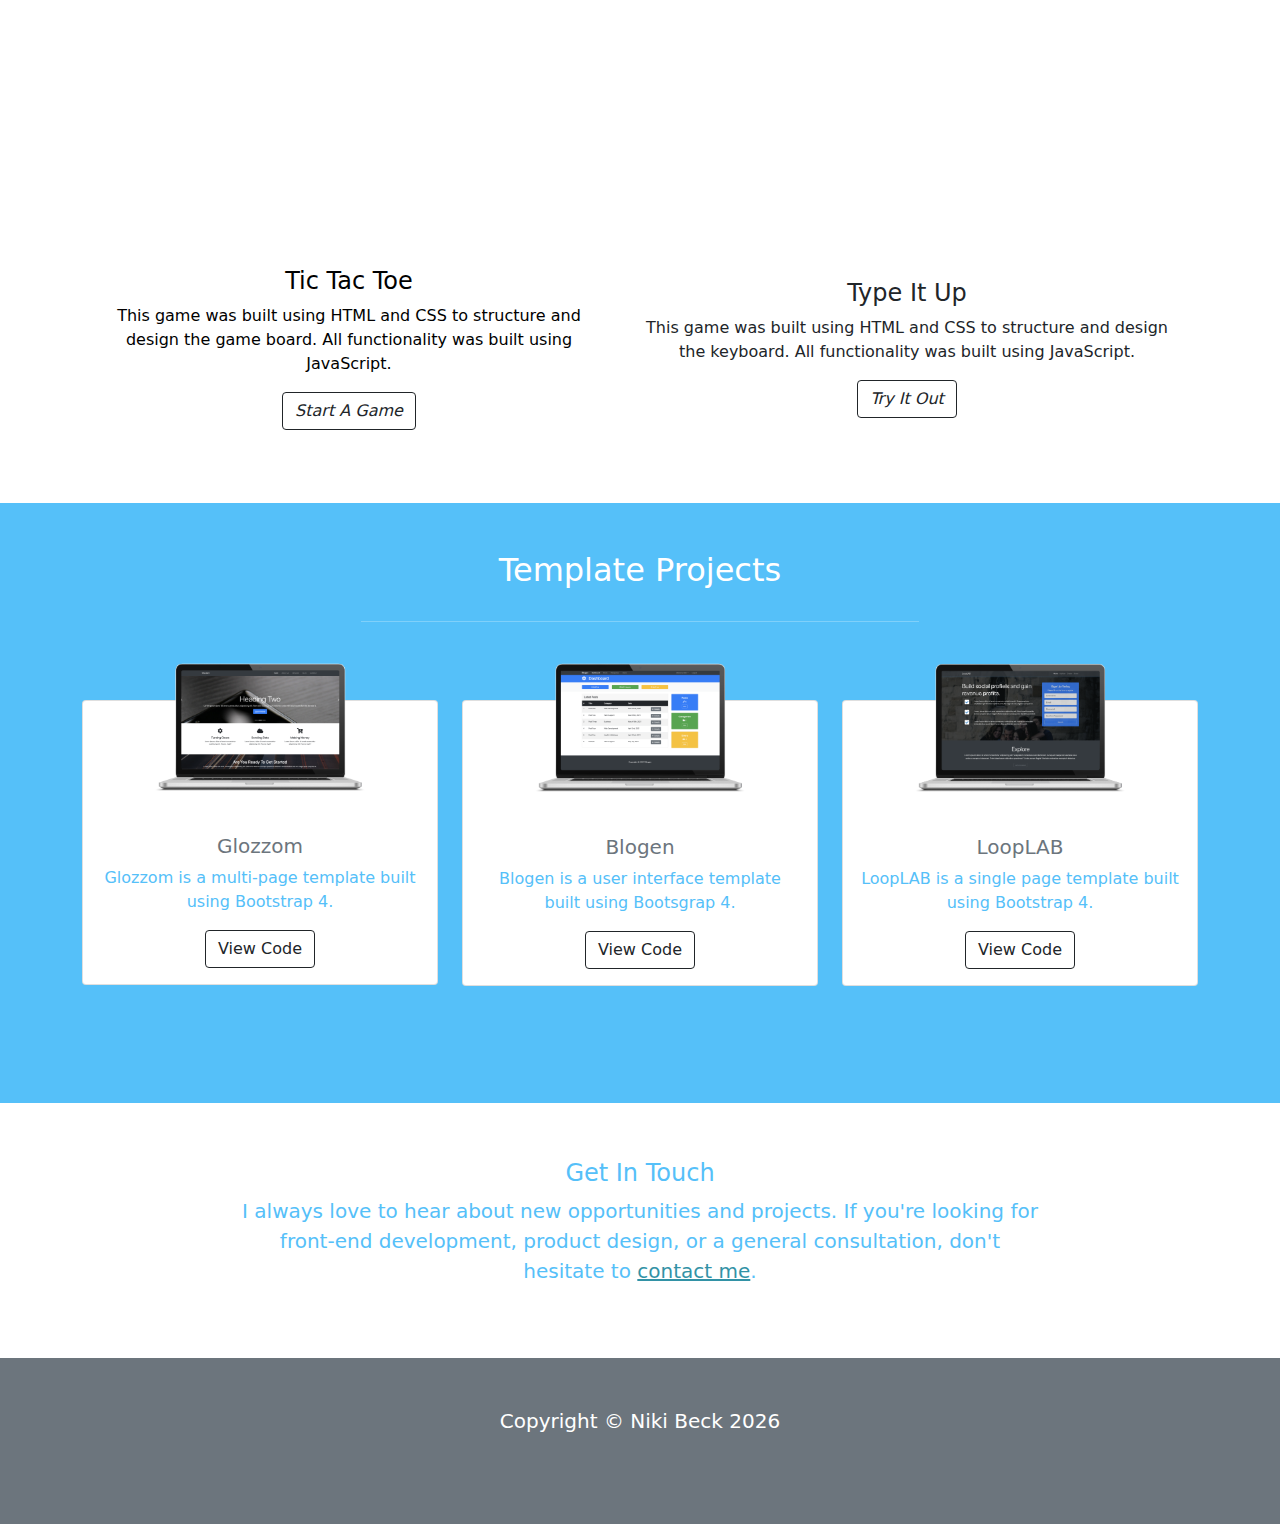
==== commit 2ea79d7d: "Restyled and added JavaScript games." ====
--- a/index.html
+++ b/index.html
@@ -9,6 +9,10 @@
     crossorigin="anonymous">
   <link rel="stylesheet" href="css/bootstrap.css">
   <link rel="stylesheet" href="css/style.css">
+  <link rel="preconnect" href="https://fonts.gstatic.com">
+  <link href="https://fonts.googleapis.com/css2?family=Roboto&display=swap" rel="stylesheet">
+  <link rel="preconnect" href="https://fonts.gstatic.com">
+  <link href="https://fonts.googleapis.com/css2?family=Roboto:wght@900&display=swap" rel="stylesheet">
   <title>Niki Beck</title>
   <link rel="shortcut icon" href="img/nblogo.png" type="image/x-icon">  
 </head>
@@ -18,8 +22,9 @@
 <!-- NAVBAR -->
   <nav id="main-nav" class="navbar navbar-expand-md navbar-light fixed-top py-4">
     <div class="container">
+      
       <a href="#home" class="navbar-brand">
-        <img src="img/nblogo.png" width="50" height="50" alt="">
+        NIKI BECK
       </a>
 
       <button class="navbar-toggler" data-toggle="collapse" data-target="#navbarCollapse">
@@ -56,10 +61,11 @@
               Hi. I'm Niki, a freelance designer and front-end developer.
             </h1>
             <!-- <p class="display-6 showcase-para">I'm a freelance product designer and front-end developer.</p> -->
-            <a href="img/Niki_Beck_Resume.pdf" class="btn btn-secondary text-white btn-lg mt-3"><i class="far fa-arrow-alt-circle-down" target="_blank"> Download My Resume </i></a>
+            <a href="img/Niki_Beck_Resume.pdf" class="btn btn-white mt-3 resume-btn" target="_blank"> View Resume</a>
+            <a href="img/Niki_Beck_Resume.pdf" class="btn btn-dark text-white mt-3 contact-header-btn" target="_blank"> Get In Touch </i></a>
           </div>
           <div class="col-lg-6">
-            <img src="img/headshot-circle.png" alt="" class="img-fluid d-none d-lg-block">
+            <img src="img/headshot-circle.png" alt="" class="img-fluid d-lg-block">
           </div>
         </div>
       </div>
@@ -70,49 +76,31 @@
   <section id="home-icons" class="py-5">
     <div class="container">
       <div class="row py-5 text-center mb-2">
-        <h5 class="display-4">I'm passionate about building beautiful, responsive, and user-friendly websites for my clients.</h5>
+        <h5 class="display-4">I'm passionate about using HTML, CSS, and JavaScript to build beautiful and user-friendly websites.</h5>
       </div>
       <div class="d-flex justify-content-center align-items-center">
         <div class="d-none d-md-block">
           <a href="https://www.facebook.com/iamnikibeck/" target="_blank">
-            <i class="fab fa-facebook m-2"></i>
+            <i class="fab fa-facebook fa-2x m-2"></i>
           </a>
         </div>
         <div>
           <a href="https://www.linkedin.com/in/niki-beck-49bb80b8/" target="_blank">
-            <i class="fab fa-linkedin m-2"></i>
+            <i class="fab fa-linkedin fa-2x m-2"></i>
           </a>
         </div>
         <div>
           <a href="https://www.instagram.com/_nikibeck/" target="_blank">
-            <i class="fab fa-instagram m-2"></i>
+            <i class="fab fa-instagram fa-2x m-2"></i>
           </a>
         </div>
         <div>
           <a href="https://github.com/NikiBeck1" target="_blank">
-            <i class="fab fa-github m-2"></i>
+            <i class="fab fa-github fa-2x m-2"></i>
           </a>
         </div>
       </div>
     </div>
-
-      <!-- <div class="row">
-        <div class="col-md-4 mb-4 text-center">
-          <i class="fab fa-html5 fa-3x mb-4"></i>
-          <h3>HTML 5</h3>
-          <p>Lorem ipsum, dolor sit amet consectetur adipisicing elit. Facere, fugit?</p>
-        </div>
-        <div class="col-md-4 mb-4 text-center">
-          <i class="fab fa-css3-alt fa-3x mb-4"></i>
-          <h3>CSS</h3>
-          <p>Lorem ipsum, dolor sit amet consectetur adipisicing elit. Facere, fugit?</p>
-        </div>
-        <div class="col-md-4 mb-4 text-center">
-          <i class="fab fa-js-square fa-3x mb-4"></i>
-          <h3>JavaScript</h3>
-          <p>Lorem ipsum, dolor sit amet consectetur adipisicing elit. Facere, fugit?</p>
-        </div>
-      </div> -->
     
     </div>
   </section>
@@ -161,314 +149,143 @@
   
   
   <!-- BOXES -->
-  <section id="boxes" class="py-5 mb-5">
-    <div class="container">
-      <hr>
-
-      <!-- DEVELOPMENT SKILLS -->
-      <div class="row">
-        <p class="lead text-muted text-center mb-4">Development Skills</p>
-        <div class="col-md-3">
-          <div class="card text-center mb-resp box-border">
-            <div class="card-body">
-              <i class="fab fa-html5 fa-3x mb-4"></i>
-              <h5 class="card-title">HTML 5</h5>
-              <p class="card-text">Proficient in best practices of website structure using HTML.</p>
-            </div>
-          </div>
-        </div>
-
-        <div class="col-md-3">
-          <div class="card text-center box-filled text-white mb-resp">
-            <div class="card-body">
-              <i class="fab fa-css3-alt fa-3x mb-4"></i>
-              <h5 class="card-title">CSS</h5>
-              <p class="card-text text-white">Confident in implimenting beautiful design techniques using CSS.</p>
-            </div>
-          </div>
-        </div>
-
-        <div class="col-md-3">
-          <div class="card text-center box-border mb-resp">
+  <section id="boxes" class="py-5 mb-5 bg-light">
+    <div class="container">
+      <div class="row">
+        <h4 class="text-center mb-4 text-muted">Skills</h4>
+        
+        <div class="col-md-4">
+          <div class="card text-center box-one mb-resp py-4">
+            <div class="card-body">
+              <i class="fas fa-laptop fa-3x mb-4"></i>
+              <h5 class="card-title">Front-End Development</h5>
+              <p class="card-text">Proficient in layout and design with HTML, CSS, Boostrap 4.</p>
+            </div>
+          </div>
+        </div>
+
+        <div class="col-md-4">
+          <div class="card text-center box-two mb-resp py-4">
+            <div class="card-body">
+              <i class="fas fa-camera fa-3x mb-4"></i>
+              <h5 class="card-title">Content Creation</h5>
+              <p class="card-text">Skilled at capturing and editing photo and video content.</p>
+            </div>
+          </div>
+        </div>
+
+        <div class="col-md-4">
+          <div class="card text-center box-three mb-resp py-4">
             <div class="card-body">
               <i class="fab fa-js-square fa-3x mb-4"></i>
               <h5 class="card-title">JavaScript</h5>
-              <p class="card-text">Capable of incorporating interactions and functionality using JavaScript.</p>
-            </div>
-          </div>
-        </div>
-
-        <div class="col-md-3">
-          <div class="card text-center box-filled text-white mb-resp">
-            <div class="card-body">
-              <i class="fab fa-blogger fa-3x mb-4"></i>
-              <h5 class="card-title">Bootstrap  4</h5>
-              <p class="card-text text-white">Able to quickly build web templates using Boostrap components.</p>
-            </div>
-          </div>
-        </div>
-      </div>
-      
-
-      <!-- DESIGN SKILLS -->
-
-      <div class="row mt-5 mb-5">
-        <p class="lead text-muted text-center mb-4">Design Skills</p>
-        <div class="col-md-3">
-          <div class="card text-center mb-resp box-border">
-            <div class="card-body">
-              <i class="fas fa-palette fa-3x mb-4"></i>
-              <h5 class="card-title">Illustrator</h5>
-              <p class="card-text">Proficient in creating layouts and designs using Illustrator.</p>
-            </div>
-          </div>
-        </div>
-
-        <div class="col-md-3">
-          <div class="card text-center box-filled text-white mb-resp">
-            <div class="card-body">
-              <i class="fas fa-camera fa-3x mb-4"></i>
-              <h5 class="card-title">Lightroom</h5>
-              <p class="card-text text-white">Excellent with editing and color correcting new and existing images.</p>
-            </div>
-          </div>
-        </div>
-
-        <div class="col-md-3">
-          <div class="card text-center box-border mb-resp">
-            <div class="card-body">
-              <i class="fas fa-print fa-3x mb-4"></i>
-              <h5 class="card-title">Photoshop</h5>
-              <p class="card-text">Confident in creating and working with existing photoshop files.</p>
-            </div>
-          </div>
-        </div>
-
-        <div class="col-md-3">
-          <div class="card text-center box-filled text-white mb-resp">
-            <div class="card-body">
-              <i class="fas fa-video fa-3x mb-4"></i>
-              <h5 class="card-title">Premiere Pro</h5>
-              <p class="card-text text-white">Skilled in creating and editing video components.</p>
-            </div>
-          </div>
-        </div>
-      </div>
-    </div>
-  </section>
-
-  <!-- ABOUT / FAQ -->
-
-  <section id="about" class="py-5 text-center bg-light">
+              <p class="card-text">Capable of incorporating functionality using JavaScript.</p>
+            </div>
+          </div>
+        </div>
+      </div>
+    </div>
+  </section>
+
+  <!-- WORK pt.1 -->
+
+  <section id="about" class="py-5 text-center">
     <div class="container">
       <div class="row">
         <div class="col">
           <div class="info-header mb-5">
-            <h2 class="display-3 text-dark pb-3">Recent Projects</h2>
-            <p class="lead pb-3">Here are a few of my most recent development projects.</p>
-          </div>
-        </div>
-        
-        <!-- ACCORDION -->
-        <div class="accordion" id="accordion">
-          <div class="accordion-item">
-            <h2 class="accordion-header" id="headingOne">
-              <button class="accordion-button" type="button" data-toggle="collapse" data-target="#collapseOne" aria-expanded="true" aria-controls="collapseOne">
-                Glozzom Template
-              </button>
-            </h2>
-            <div id="collapseOne" class="accordion-collapse collapse show" aria-labelledby="headingOne" data-bs-parent="#accordionExample">
-              <img src="img/glozzom.png" alt="" class="img-fluid" width="500" height="auto">
-              <div class="accordion-body p-5">
-                <strong>This is a multi-site template built using HTML, CSS, and JQuery.</strong> This template uses boostrap 4 and showcases a slick-slider image header, a testimonial slider, and an accordion. To view the project code, <a href="https://github.com/NikiBeck1/Glozom_Template" target="_blank">click here</a> .
-              </div>
-            </div>
-          </div>
-          <div class="accordion-item">
-            <h2 class="accordion-header" id="headingTwo">
-              <button class="accordion-button collapsed" type="button" data-toggle="collapse" data-target="#collapseTwo" aria-expanded="false" aria-controls="collapseTwo">
-                Blogen Template
-              </button>
-            </h2>
-            <div id="collapseTwo" class="accordion-collapse collapse" aria-labelledby="headingTwo" data-bs-parent="#accordionExample">
-              <img src="img/blogen.png" alt="" class="img-fluid" width="500" height="auto">
-              <div class="accordion-body">
-                <strong>This is a multi-page user interface built using HTML, CSS, and JQuery.</strong> This interface uses boostrap 4 and showcases tables and various components. To view the project code, <a href="https://github.com/NikiBeck1/Blogen_Template" target="_blank">click here</a> .
-              </div>
-            </div>
-          </div>
-          <div class="accordion-item">
-            <h2 class="accordion-header" id="headingThree">
-              <button class="accordion-button collapsed" type="button" data-toggle="collapse" data-target="#collapseThree" aria-expanded="false" aria-controls="collapseThree">
-                LoopLAB Template
-              </button>
-            </h2>
-            <div id="collapseThree" class="accordion-collapse collapse" aria-labelledby="headingThree" data-bs-parent="#accordionExample">
-              <img src="img/looplab.png" alt="" class="img-fluid" width="500" height="auto">
-              <div class="accordion-body">
-                <strong>This is a single page template built using HTML, CSS, and bootstrap 4.</strong> This interface is great for simple layout projects. To view the project code, <a href="https://github.com/NikiBeck1/LoopLAB_Bootstrap4" target="_blank">click here</a> .
-              </div>
-            </div>
-          </div>
-        </div>
-
-        <!-- COMPANY LOGOS -->
-      </div>
-    </div>
-  </section>
-
-  <!-- Work
-
-  <section id="work" class="my-5 text-center">
-    <div class="container">
-      <div class="row">
-        <div class="col">
-          <div class="info-header mb-5">
-            <h1 class="text-primary pb-3">Meet The Authors</h1>
-            <p class="lead">Lorem ipsum dolor sit amet consectetur adipisicing elit. Reprehenderit quas ipsum sequi fugit facere obcaecati?</p>
-          </div>
-        </div>
-      </div>
-
-      <div class="row">
-        <div class="col-lg-3 col-md-6">
-          <div class="card mb-3">
-            <div class="card-body">
-              <img src="img/person1.jpg" alt="" class="img-fluid rounded-circle w-50 mb-3">
-              <h3>Susan Williams</h3>
-              <h5 class="text-muted">Lead Writer</h5>
-              <p>Lorem ipsum, dolor sit amet consectetur adipisicing elit. Quia molestiae omnis ab at illo repellat!</p>
-              <div class="d-flex justify-content-center">
-                <div class="p-4">
-                  <a href="http://facebook.com">
-                  <i class="fab fa-facebook"></i>
+            <h2 class="text-dark pb-3">JavaScript Games</h2>
+            <hr>
+          </div>
+        </div>
+
+              <div class="row">
+                <div class="tic-tac-toe col-md-6 align-self-center">
+                  <iframe src="https://giphy.com/embed/vJfWmEboAQS1YXQe6a" width="200" height="200" frameBorder="0" class="giphy-embed" allowFullScreen></iframe><p></p>
+                  <h4>Tic Tac Toe</h4>
+                  <p>This game was built using HTML and CSS to structure and design the game board. All functionality was built using JavaScript. </p>
+                  <a href="tictactoe.html" class="btn btn-outline-dark btn-block">
+                    <i class="fas fa-border-all">Start A Game</i>
                   </a>
                 </div>
-                <div class="p-4">
-                  <a href="http://instagram.com">
-                  <i class="fab fa-instagram"></i>
-                </a>
-                </div>
-                <div class="p-4">
-                  <a href="http://twitter.com">
-                    <i class="fab fa-twitter"></i>
+
+                <div class="col-md-6 align-self-center">
+                  <iframe src="https://giphy.com/embed/l3vQZT84QqVUKUWE8" width="200" height="200" frameBorder="0" class="giphy-embed" allowFullScreen></iframe><p></p>
+                  <h4>Type It Up</h4>
+                  <p>This game was built using HTML and CSS to structure and design the keyboard. All functionality was built using JavaScript.</p>
+                  <a href="typeitup.html" class="btn btn-outline-dark btn-block">
+                    <i class="fas fa-border-all">Try It Out</i>
                   </a>
                 </div>
               </div>
-            </div>
-          </div>
-        </div>
-
-        <div class="col-lg-3 col-md-6">
+
+
+            </div>
+          </div>
+        </div>
+    </section>
+
+
+ 
+  <!-- WORK pt.2 -->
+
+  <!-- BOOTSTRAP -->
+  <section id="work" class="text-center pt-5">
+    <div class="container">
+      <div class="row">
+        <div class="col">
+          <div class="info-header mb-5">
+            <h2 class="text-dark pb-3">Template Projects</h2>
+            
+            <hr>
+          </div>
+        </div>
+      </div>
+
+      <div class="row">
+        <div class="col-lg-4 col-md-6">
           <div class="card mb-3">
             <div class="card-body">
-              <img src="img/person2.jpg" alt="" class="img-fluid rounded-circle w-50 mb-3">
-              <h3>Grace Sullivan</h3>
-              <h5 class="text-muted">Assistant Writer</h5>
-              <p>Lorem ipsum, dolor sit amet consectetur adipisicing elit. Quia molestiae omnis ab at illo repellat!</p>
-              <div class="d-flex justify-content-center">
-                <div class="p-4">
-                  <a href="http://facebook.com">
-                  <i class="fab fa-facebook"></i>
-                  </a>
-                </div>
-                <div class="p-4">
-                  <a href="http://instagram.com">
-                  <i class="fab fa-instagram"></i>
-                </a>
-                </div>
-                <div class="p-4">
-                  <a href="http://twitter.com">
-                    <i class="fab fa-twitter"></i>
-                  </a>
-                </div>
-              </div>
-            </div>
-          </div>
-        </div>
-
-        <div class="col-lg-3 col-md-6">
+              <img src="img/glozzom.png" alt="" class="img-fluid rounded-circle w-100 mb-3">
+              <h5 class="text-muted">Glozzom</h5>
+              <p>Glozzom is a multi-page template built using Bootstrap 4.</p>
+              <a href="#" class="btn btn-outline-dark">View Code</a>
+            </div>
+          </div>
+        </div>
+
+        <div class="col-lg-4 col-md-6">
           <div class="card mb-3">
             <div class="card-body">
-              <img src="img/person3.jpg" alt="" class="img-fluid rounded-circle w-50 mb-3">
-              <h3>Ben Jones</h3>
-              <h5 class="text-muted">Publisher</h5>
-              <p>Lorem ipsum, dolor sit amet consectetur adipisicing elit. Quia molestiae omnis ab at illo repellat!</p>
-              <div class="d-flex justify-content-center">
-                <div class="p-4">
-                  <a href="http://facebook.com">
-                  <i class="fab fa-facebook"></i>
-                  </a>
-                </div>
-                <div class="p-4">
-                  <a href="http://instagram.com">
-                  <i class="fab fa-instagram"></i>
-                </a>
-                </div>
-                <div class="p-4">
-                  <a href="http://twitter.com">
-                    <i class="fab fa-twitter"></i>
-                  </a>
-                </div>
-              </div>
-            </div>
-          </div>
-        </div>
-
-        <div class="col-lg-3 col-md-6">
-          <div class="card mb">
-            <div class="card-body">
-              <img src="img/person4.jpg" alt="" class="img-fluid rounded-circle w-50 mb-3">
-              <h3>Keegan Adams</h3>
-              <h5 class="text-muted">Graphic Designer</h5>
-              <p>Lorem ipsum, dolor sit amet consectetur adipisicing elit. Quia molestiae omnis ab at illo repellat!</p>
-              <div class="d-flex justify-content-center">
-                <div class="p-4">
-                  <a href="http://facebook.com">
-                  <i class="fab fa-facebook"></i>
-                  </a>
-                </div>
-                <div class="p-4">
-                  <a href="http://instagram.com">
-                  <i class="fab fa-instagram"></i>
-                </a>
-                </div>
-                <div class="p-4">
-                  <a href="http://twitter.com">
-                    <i class="fab fa-twitter"></i>
-                  </a>
-                </div>
-              </div>
-            </div>
-          </div>
-        </div>
-
-      </div>
-    </div>
-  </section> -->
+              <img src="img/blogen.png" alt="" class="img-fluid rounded-circle w-100 mb-3">
+              <h5 class="text-muted">Blogen</h5>
+              <p>Blogen is a user interface template built using Bootsgrap 4.</p>
+              <a href="#" class="btn btn-outline-dark">View Code</a>
+            </div>
+          </div>
+        </div>
+
+        <div class="col-lg-4 col-md-6">
+          <div class="card mb-3">
+            <div class="card-body">
+              <img src="img/looplab.png" alt="" class="img-fluid rounded-circle w-100 mb-3">
+              <h5 class="text-muted">LoopLAB</h5>
+              <p>LoopLAB is a single page template built using Bootstrap 4.</p>
+              <a href="#" class="btn btn-outline-dark">View Code</a>
+            </div>
+          </div>
+        </div>
+      </div>
+    </div>
+  </section>
 
   <!-- CONTACT / FOOTER -->
-
   <section id="contact" class="py-5">
     <div class="container">
-      <hr>
-      <div class="row mt-5 justify-content-center">
+      <div class="row m-2 justify-content-center">
         <div class="col-lg-9 text-center">
-          <h3>Get In Touch</h3>
+          <h4>Get In Touch</h4>
           <p class="lead">I always love to hear about new opportunities and projects. If you're looking for <strong> front-end development, product design, or a general consultation, </strong> don't hesitate to <a href="mailto:niki@wearehamburger.com">contact me</a>.</p>
-          <!-- <form action="mailto:niki@wearehamburger.com" method="POST" enctype="multipart/form-data" name="EmailForm">
-            <div class="input-group input-group-lg mb-3">
-              <input type="text" class="form-control" placeholder="Name">
-            </div>
-            <div class="input-group input-group-lg mb-3">
-              <input type="text" class="form-control" placeholder="Email">
-            </div>
-            <div class="input-group input-group-lg mb-3">
-              <textarea type="text" class="form-control" placeholder="Message" rows="5"></textarea>
-            </div>
-            <input type="submit" value="Submit" class="btn btn-outline-dark btn-lg d-block">
-          </form>
-        </div> -->
       </div>
     </div>
 
@@ -482,10 +299,34 @@
       <div class="row justify-content-center">
         <div class="col-md-6 ml-auto">
           <p class="lead">Copyright &copy; Niki Beck  <span id="year"></span></p>
+          <div class="d-flex justify-content-center align-items-center">
+            <div class="d-none d-md-block">
+              <a href="https://www.facebook.com/iamnikibeck/" target="_blank">
+                <i class="fab fa-facebook fa-2x m-2"></i>
+              </a>
+            </div>
+            <div>
+              <a href="https://www.linkedin.com/in/niki-beck-49bb80b8/" target="_blank">
+                <i class="fab fa-linkedin fa-2x m-2"></i>
+              </a>
+            </div>
+            <div>
+              <a href="https://www.instagram.com/_nikibeck/" target="_blank">
+                <i class="fab fa-instagram fa-2x m-2"></i>
+              </a>
+            </div>
+            <div>
+              <a href="https://github.com/NikiBeck1" target="_blank">
+                <i class="fab fa-github fa-2x m-2"></i>
+              </a>
+            </div>
+          </div>
         </div>
       </div>
     </div>
   </footer>
+
+
 
 
   <script src="https://code.jquery.com/jquery-3.3.1.min.js" integrity="sha256-FgpCb/KJQlLNfOu91ta32o/NMZxltwRo8QtmkMRdAu8="
@@ -517,8 +358,6 @@
         })
       }
     });
-
-
   </script>
 </body>
 
--- a/css/style.css
+++ b/css/style.css
@@ -1,8 +1,9 @@
 body {
-  margin-top: 105px; }
+  margin-top: 105px;
+}
 
 .navbar {
-  box-shadow: 2px 2px 5px #C68A5E;
+  box-shadow: 2px 2px 5px #55C0F9;
   opacity: 0.9;
   background: white; }
   .navbar .nav-item {
@@ -13,34 +14,65 @@
 /* Showcase */
 #showcase {
   position: relative;
-  background-color: #D8DEE1;
+  /* background-color: #D8DEE1; */
   top: 0;
   left: 0;
   background-size: cover;
   min-height: 500px; }
 
   #showcase h1 {
-    color: #C68A5E;
+    color: #f0f;
     font-weight: 700;
     line-height: 3.8rem;
-  }
-
-  .showcase-para {
-    color: #C68A5E;
+    font-family: 'Roboto', sans-serif;
+    font-weight: 500;
+    margin-bottom: 2rem;
+  }
+
+  #showcase .resume-btn {
+    color: #55C0F9;
+    padding: 1rem;
+    margin: 1rem;
+    box-shadow: 5px 8px 18px rgb(205, 205, 205);
+  }
+
+  #showcase .resume-btn:hover {
+    box-shadow: 5px 8px 18px rgb(142, 142, 142);
+  }
+  #showcase .contact-header-btn:hover {
+    box-shadow: 5px 8px 18px rgb(142, 142, 142);
+  }
+
+  #showcase .contact-header-btn {
+    padding: 1rem;
+    margin: 1rem;
+    background-color: #55C0F9;
+    color: white;
+    border: none !important;
+    box-shadow: 5px 8px 18px rgb(205, 205, 205);
   }
 
 
 /* HOME ICONS / STATEMENT */
 #home-icons h5 {
-  font-size: 40px;
-  font-weight: 400;
+  font-size: 30px;
   padding-left: 10rem;
   padding-right: 10rem;
-  color: #65686a;
+  font-family: 'Roboto', sans-serif;
+  font-weight: 100;
+  color: #55C0F9;
+  text-decoration: underline;
+  line-height: 3rem;
+  letter-spacing: 0.1rem;
 }
 
 #home-icons i {
-  color: #C68A5E;
+  color:  #f0f;
+}
+
+#home-icons img {
+  width: 3rem;
+  height: auto;
 }
 
 /* NEWSLETTER */
@@ -48,43 +80,160 @@
   background-color: #E7E7E7 !important;
 }
 
-#newsletter i, h3, p {
+#newsletter i, h3 {
   color: #C3BCB0;
 }
 
 /* BOXES */
-#boxes .box-border {
-  border: #C68A5E 2px solid;
-  color: #C68A5E;
-}
-
-#boxes .box-filled {
-  background-color: #C68A5E;
-  color: #E7E7E7;
-}
-
-
-
+
+#boxes .box-one {
+  color: white;
+  background-color: #c6acd3;
+  border: solid 10px #ff00ff;
+}
+
+#boxes .box-two {
+  color: #ff00ff;
+  background-color: #fff4b6;
+  border: solid 10px #fff830;
+}
+
+#boxes .box-three {
+  color: white;
+  background-color: #c6acd3;
+  border: solid 10px #ff00ff;
+}
+
+#boxes .card {
+  box-shadow: 5px 8px 18px rgb(205, 205, 205);
+}
+
+#contact {
+  background-color: white;
+  color: #55C0F9 !important;
+}
+
+#main-footer i {
+  color: white;
+}
 
 .info-header {
   width: 50%;
   margin: auto;
-  border-bottom: 1px #ddd solid; }
+}
+
+#work {
+  background-color: #55C0F9;
+  min-height: 600px;
+  padding-bottom: 50px !important;
+  color: #ffffff;
+}
 
 #work img {
-  margin-top: -50px; }
-#work .card:hover {
-  background: #C68A5E ;
-  color: white !important; }
+  margin-top: -80px; }
+
+  #work h2 {
+    color: white !important;
+  }
+
+#work .card {
+  margin-top: 30px;
+  background-color: white;
+  color: #55C0F9;
+  
+}
+
+
+  #work .card:hover {
+  border: solid 1px #55C0F9 ;
+  color: #55C0F9 !important; }
   #work .card:hover .fab {
     color: white !important; }
 
 
-
-
-
-
-
+#info {
+  background-color: aquamarine;
+}
+
+.tic-tac-toe {
+  border-radius: 5px;
+  color: black;
+  border: solid 5px white;
+  padding: 20px;
+}
+
+
+
+/* TIC TAC TOE */
+
+
+#board {
+  text-align: center;
+  background-color: white;
+  min-height: 900px;
+  display: flex;
+  justify-content: center;
+  align-items: center;
+  flex-direction: column;
+}
+
+.grid > div {
+  height: 100px;
+  width: 100px;
+  float: left;
+  padding-top: -30px;
+  cursor: pointer;
+  font-size: 75px;
+  color: rgb(53, 53, 53);
+  font-family: monospace;
+}
+
+.grid {
+  clear: both;
+  margin: 0 auto;
+  width: 302px;
+}
+
+#board .grid-title {
+    font-family: monospace;
+    color:rgb(53, 53, 53);
+}
+
+.top-left {
+  border-bottom: 1px solid black;
+  border-right: 1px solid black;
+}
+
+.top-middle {
+  border-right: 1px solid black;
+  border-bottom: 1px solid black;
+}
+
+.top-right {
+  border-bottom: 1px solid black;
+}
+
+.center-left {
+  border-bottom: 1px solid black;
+  border-right: 1px solid black;
+}
+
+.center {
+  border-bottom: 1px solid black;
+  border-right: 1px solid black;
+}
+
+.center-right {
+  border-bottom: 1px solid black;
+}
+
+.bottom-left {
+  border-right: 1px solid black;
+}
+
+.bottom-right {
+  border-left: 1px solid black;
+}
 
 
 
@@ -100,6 +249,13 @@
       line-height: 3rem;
      }
 
+     #showcase img {
+       padding-left: 40px;
+       padding-right: 40px;
+       margin-top: 50px;
+       margin-bottom: -50px;
+     }
+
     
    #home-icons h5 {
      padding-left: 1rem !important;
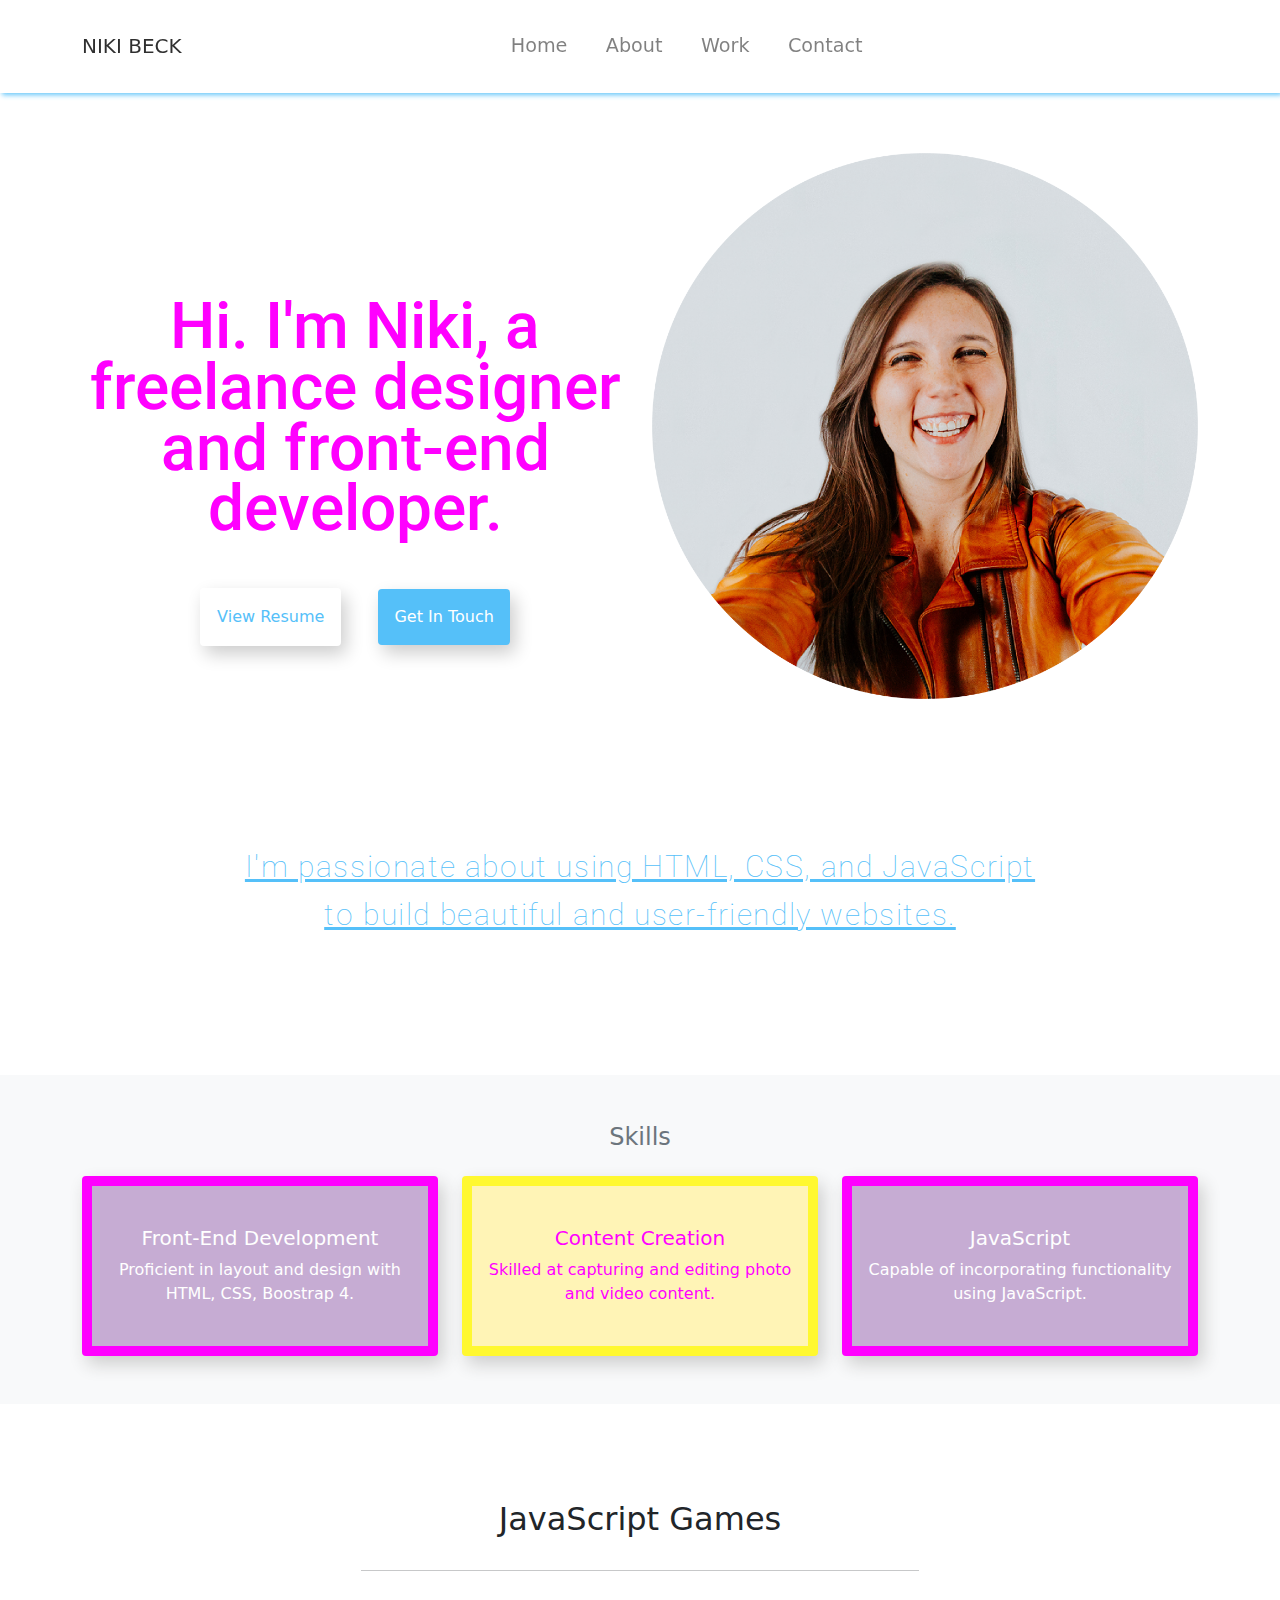
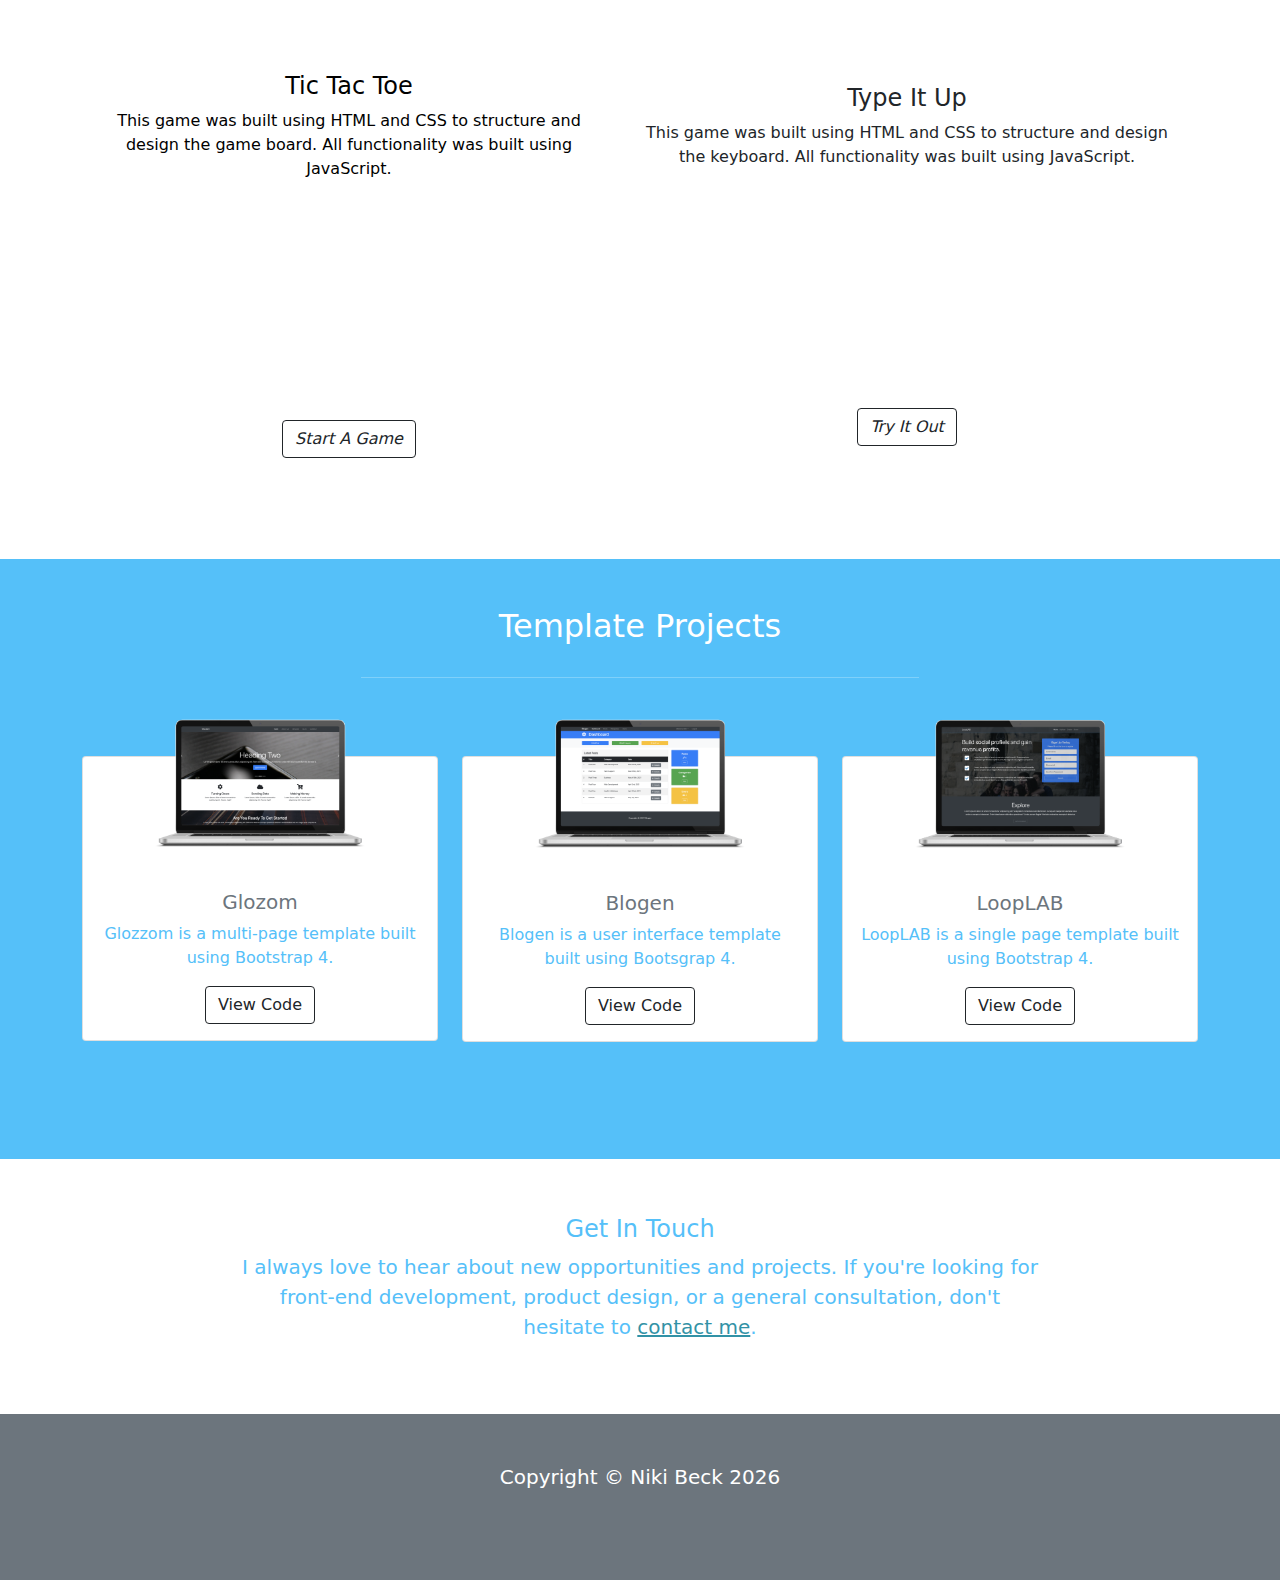
==== commit 83d6f4ba: "Fixed a few links" ====
--- a/index.html
+++ b/index.html
@@ -62,7 +62,7 @@
             </h1>
             <!-- <p class="display-6 showcase-para">I'm a freelance product designer and front-end developer.</p> -->
             <a href="img/Niki_Beck_Resume.pdf" class="btn btn-white mt-3 resume-btn" target="_blank"> View Resume</a>
-            <a href="img/Niki_Beck_Resume.pdf" class="btn btn-dark text-white mt-3 contact-header-btn" target="_blank"> Get In Touch </i></a>
+            <a href="#contact" class="btn btn-dark text-white mt-3 contact-header-btn" target="_blank"> Get In Touch </i></a>
           </div>
           <div class="col-lg-6">
             <img src="img/headshot-circle.png" alt="" class="img-fluid d-lg-block">
@@ -200,19 +200,19 @@
         </div>
 
               <div class="row">
-                <div class="tic-tac-toe col-md-6 align-self-center">
-                  <iframe src="https://giphy.com/embed/vJfWmEboAQS1YXQe6a" width="200" height="200" frameBorder="0" class="giphy-embed" allowFullScreen></iframe><p></p>
+                <div class="tic-tac-toe col-md-6 align-self-center py-5">
                   <h4>Tic Tac Toe</h4>
                   <p>This game was built using HTML and CSS to structure and design the game board. All functionality was built using JavaScript. </p>
+                  <iframe src="https://giphy.com/embed/vJfWmEboAQS1YXQe6a" width="200" height="200" frameBorder="0" class="giphy-embed" allowFullScreen></iframe><p></p>
                   <a href="tictactoe.html" class="btn btn-outline-dark btn-block">
                     <i class="fas fa-border-all">Start A Game</i>
                   </a>
                 </div>
 
                 <div class="col-md-6 align-self-center">
-                  <iframe src="https://giphy.com/embed/l3vQZT84QqVUKUWE8" width="200" height="200" frameBorder="0" class="giphy-embed" allowFullScreen></iframe><p></p>
                   <h4>Type It Up</h4>
                   <p>This game was built using HTML and CSS to structure and design the keyboard. All functionality was built using JavaScript.</p>
+                  <iframe src="https://giphy.com/embed/l3vQZT84QqVUKUWE8" width="200" height="200" frameBorder="0" class="giphy-embed" allowFullScreen></iframe><p></p>
                   <a href="typeitup.html" class="btn btn-outline-dark btn-block">
                     <i class="fas fa-border-all">Try It Out</i>
                   </a>
@@ -247,9 +247,9 @@
           <div class="card mb-3">
             <div class="card-body">
               <img src="img/glozzom.png" alt="" class="img-fluid rounded-circle w-100 mb-3">
-              <h5 class="text-muted">Glozzom</h5>
+              <h5 class="text-muted">Glozom</h5>
               <p>Glozzom is a multi-page template built using Bootstrap 4.</p>
-              <a href="#" class="btn btn-outline-dark">View Code</a>
+              <a href="https://github.com/NikiBeck1/Glozom_Template" target="_blank" class="btn btn-outline-dark">View Code</a>
             </div>
           </div>
         </div>
@@ -260,7 +260,7 @@
               <img src="img/blogen.png" alt="" class="img-fluid rounded-circle w-100 mb-3">
               <h5 class="text-muted">Blogen</h5>
               <p>Blogen is a user interface template built using Bootsgrap 4.</p>
-              <a href="#" class="btn btn-outline-dark">View Code</a>
+              <a href="https://github.com/NikiBeck1/Blogen_Template/tree/main/Desktop/blogen" target="_blank" class="btn btn-outline-dark">View Code</a>
             </div>
           </div>
         </div>
@@ -271,7 +271,7 @@
               <img src="img/looplab.png" alt="" class="img-fluid rounded-circle w-100 mb-3">
               <h5 class="text-muted">LoopLAB</h5>
               <p>LoopLAB is a single page template built using Bootstrap 4.</p>
-              <a href="#" class="btn btn-outline-dark">View Code</a>
+              <a href="https://github.com/NikiBeck1/LoopLAB_Bootstrap4" target="_blank" class="btn btn-outline-dark">View Code</a>
             </div>
           </div>
         </div>
--- a/css/style.css
+++ b/css/style.css
@@ -245,8 +245,9 @@
       margin-top: 20px !important;
       padding-top: 0 !important;
       font-size: 3rem;
-      letter-spacing: 1px;
+      letter-spacing: .5px;
       line-height: 3rem;
+      font-weight: 500;
      }
 
      #showcase img {
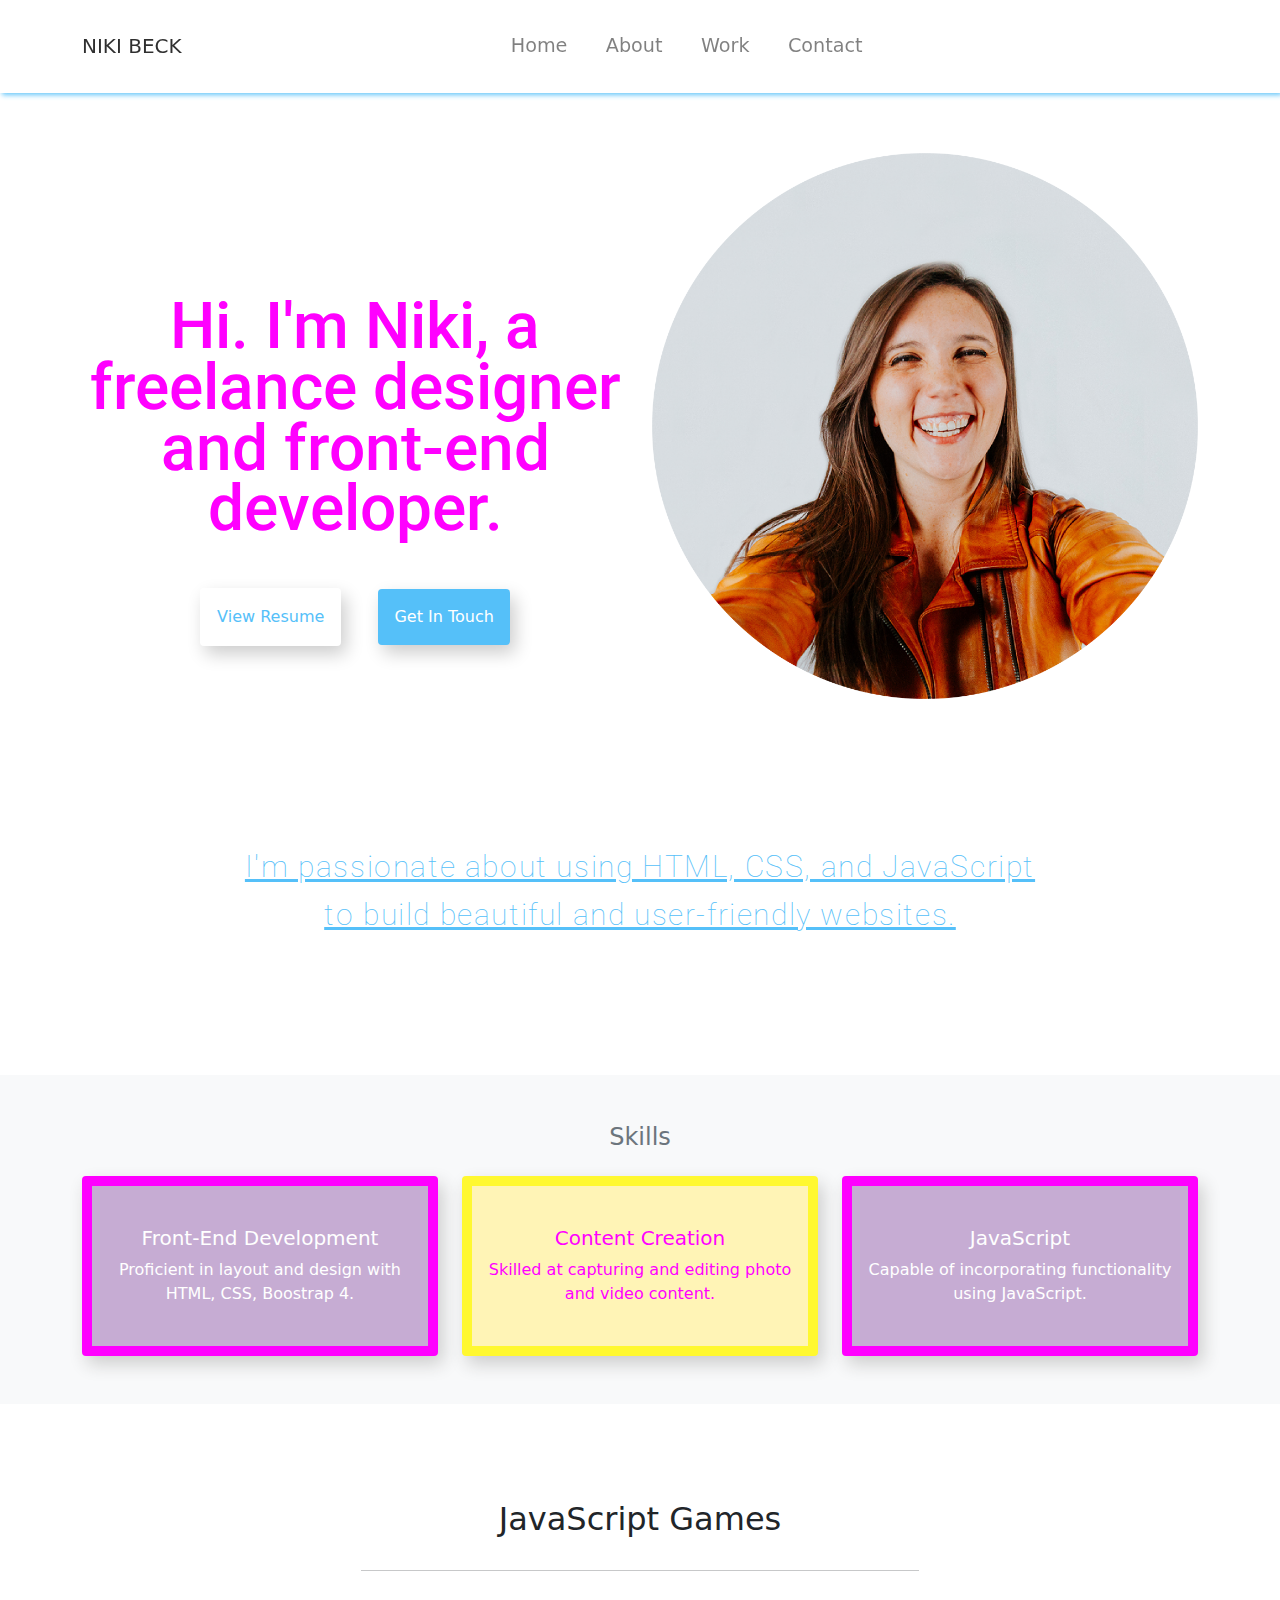
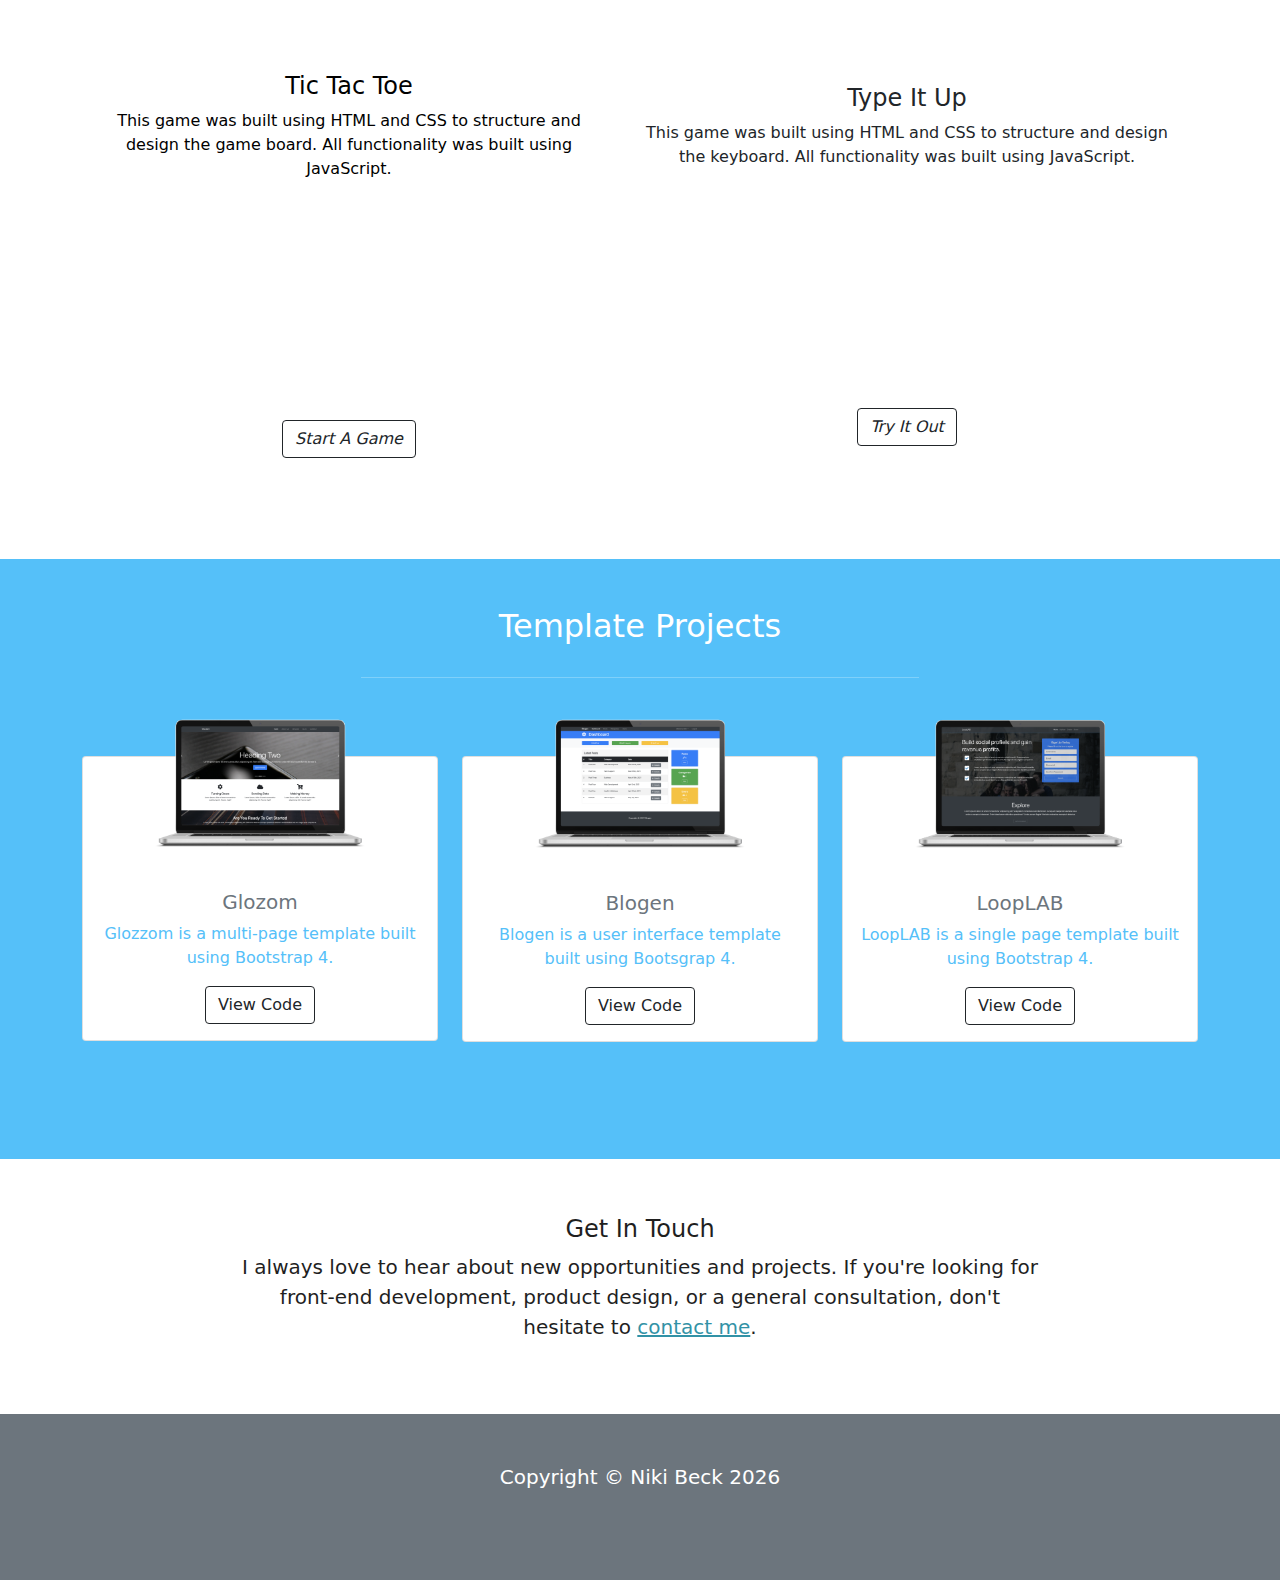
==== commit c99a7e79: "Added the pink square as the favicon." ====
--- a/index.html
+++ b/index.html
@@ -14,7 +14,7 @@
   <link rel="preconnect" href="https://fonts.gstatic.com">
   <link href="https://fonts.googleapis.com/css2?family=Roboto:wght@900&display=swap" rel="stylesheet">
   <title>Niki Beck</title>
-  <link rel="shortcut icon" href="img/nblogo.png" type="image/x-icon">  
+  <link rel="shortcut icon" href="img/fav.png" type="image/x-icon">  
 </head>
 
 <body id="home" data-spy="scroll" data-target="main-nav" >
@@ -62,7 +62,7 @@
             </h1>
             <!-- <p class="display-6 showcase-para">I'm a freelance product designer and front-end developer.</p> -->
             <a href="img/Niki_Beck_Resume.pdf" class="btn btn-white mt-3 resume-btn" target="_blank"> View Resume</a>
-            <a href="#contact" class="btn btn-dark text-white mt-3 contact-header-btn" target="_blank"> Get In Touch </i></a>
+            <a href="#contact" class="btn btn-dark text-white mt-3 contact-header-btn"> Get In Touch </i></a>
           </div>
           <div class="col-lg-6">
             <img src="img/headshot-circle.png" alt="" class="img-fluid d-lg-block">
@@ -209,7 +209,7 @@
                   </a>
                 </div>
 
-                <div class="col-md-6 align-self-center">
+                <div class="col-md-6 align-self-center type-col">
                   <h4>Type It Up</h4>
                   <p>This game was built using HTML and CSS to structure and design the keyboard. All functionality was built using JavaScript.</p>
                   <iframe src="https://giphy.com/embed/l3vQZT84QqVUKUWE8" width="200" height="200" frameBorder="0" class="giphy-embed" allowFullScreen></iframe><p></p>
--- a/css/style.css
+++ b/css/style.css
@@ -110,7 +110,7 @@
 
 #contact {
   background-color: white;
-  color: #55C0F9 !important;
+  color: #1f1f1f !important;
 }
 
 #main-footer i {
@@ -236,6 +236,8 @@
 }
 
 
+
+/* MOBILE */
 
 
 @media (max-width: 768px) {
@@ -265,6 +267,18 @@
      letter-spacing: 1px;
      line-height: 2.6rem;
    }
+
+   .type-col {
+     display: none !important;
+   }
+
+   #board {
+    min-height: 500px;
+   }
+
+   #contact p {
+    font-size: medium !important;
+  }
   
 
   .mb-resp {
